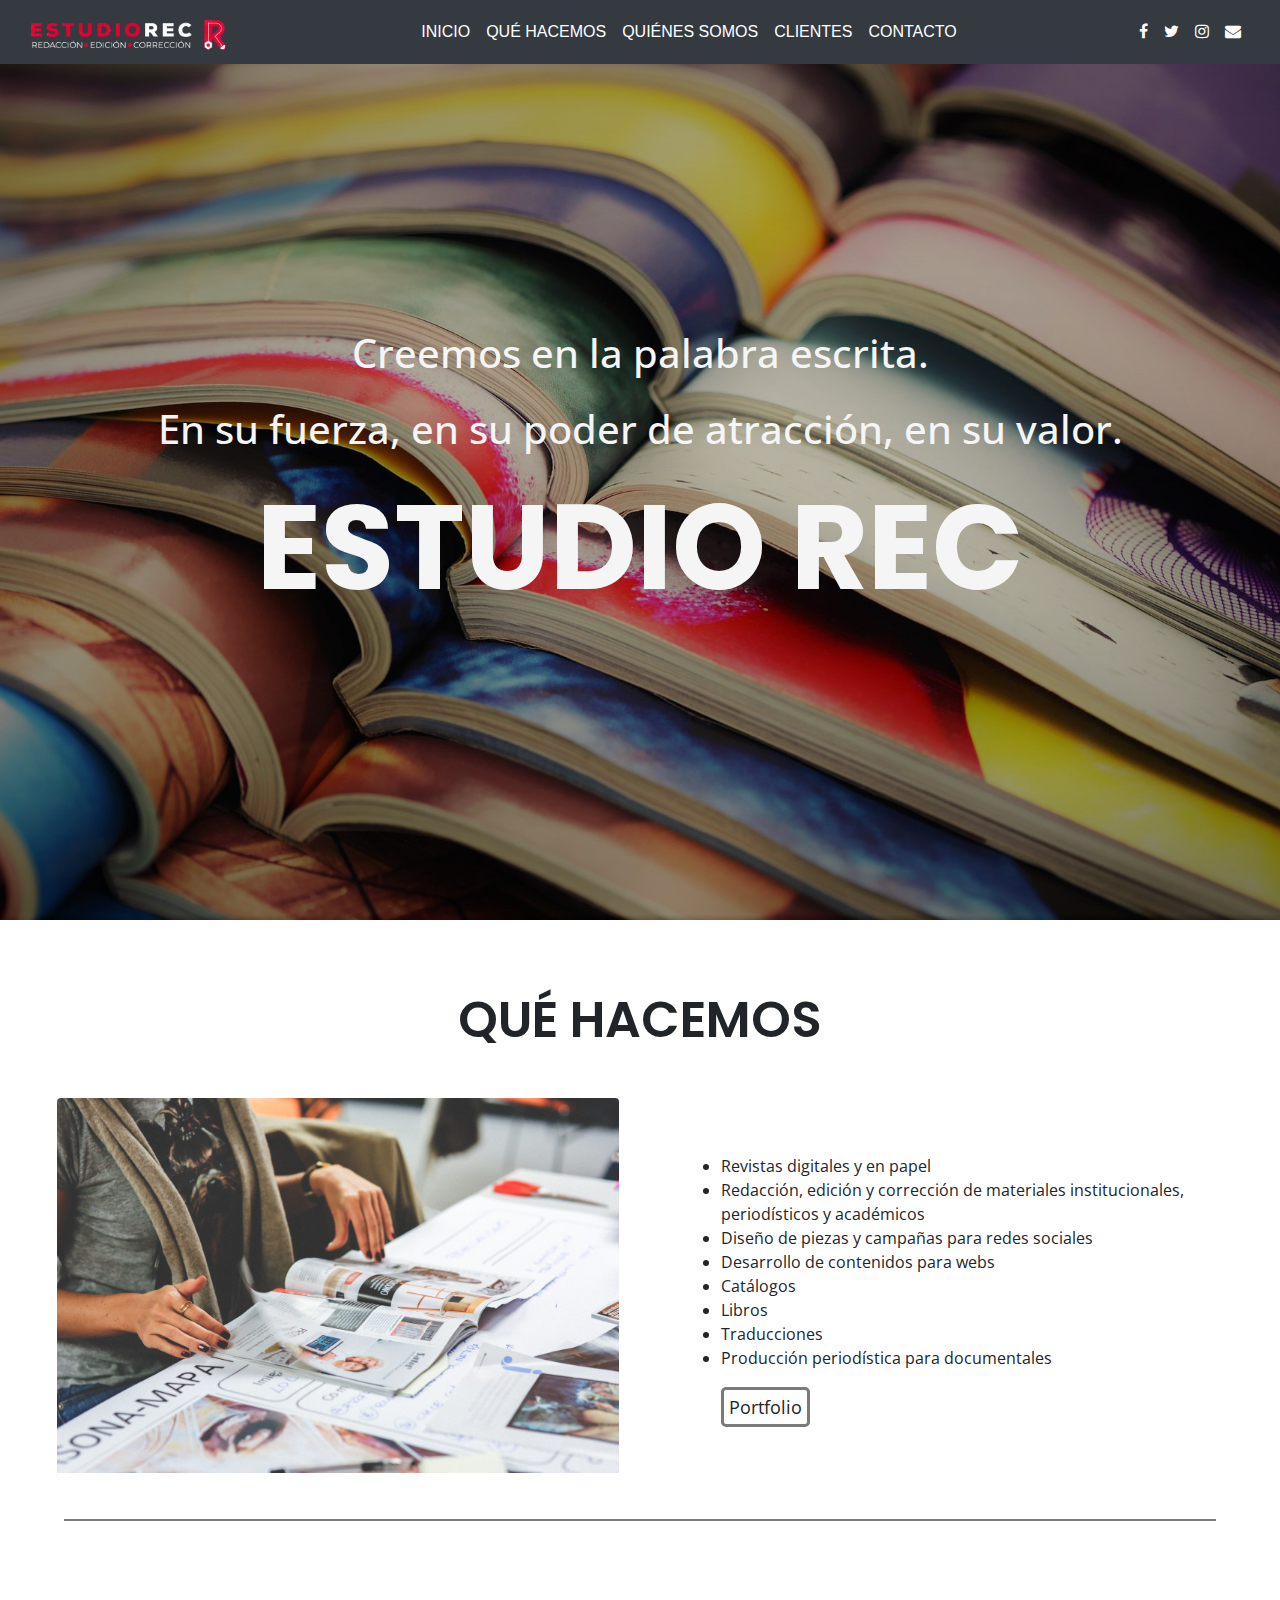
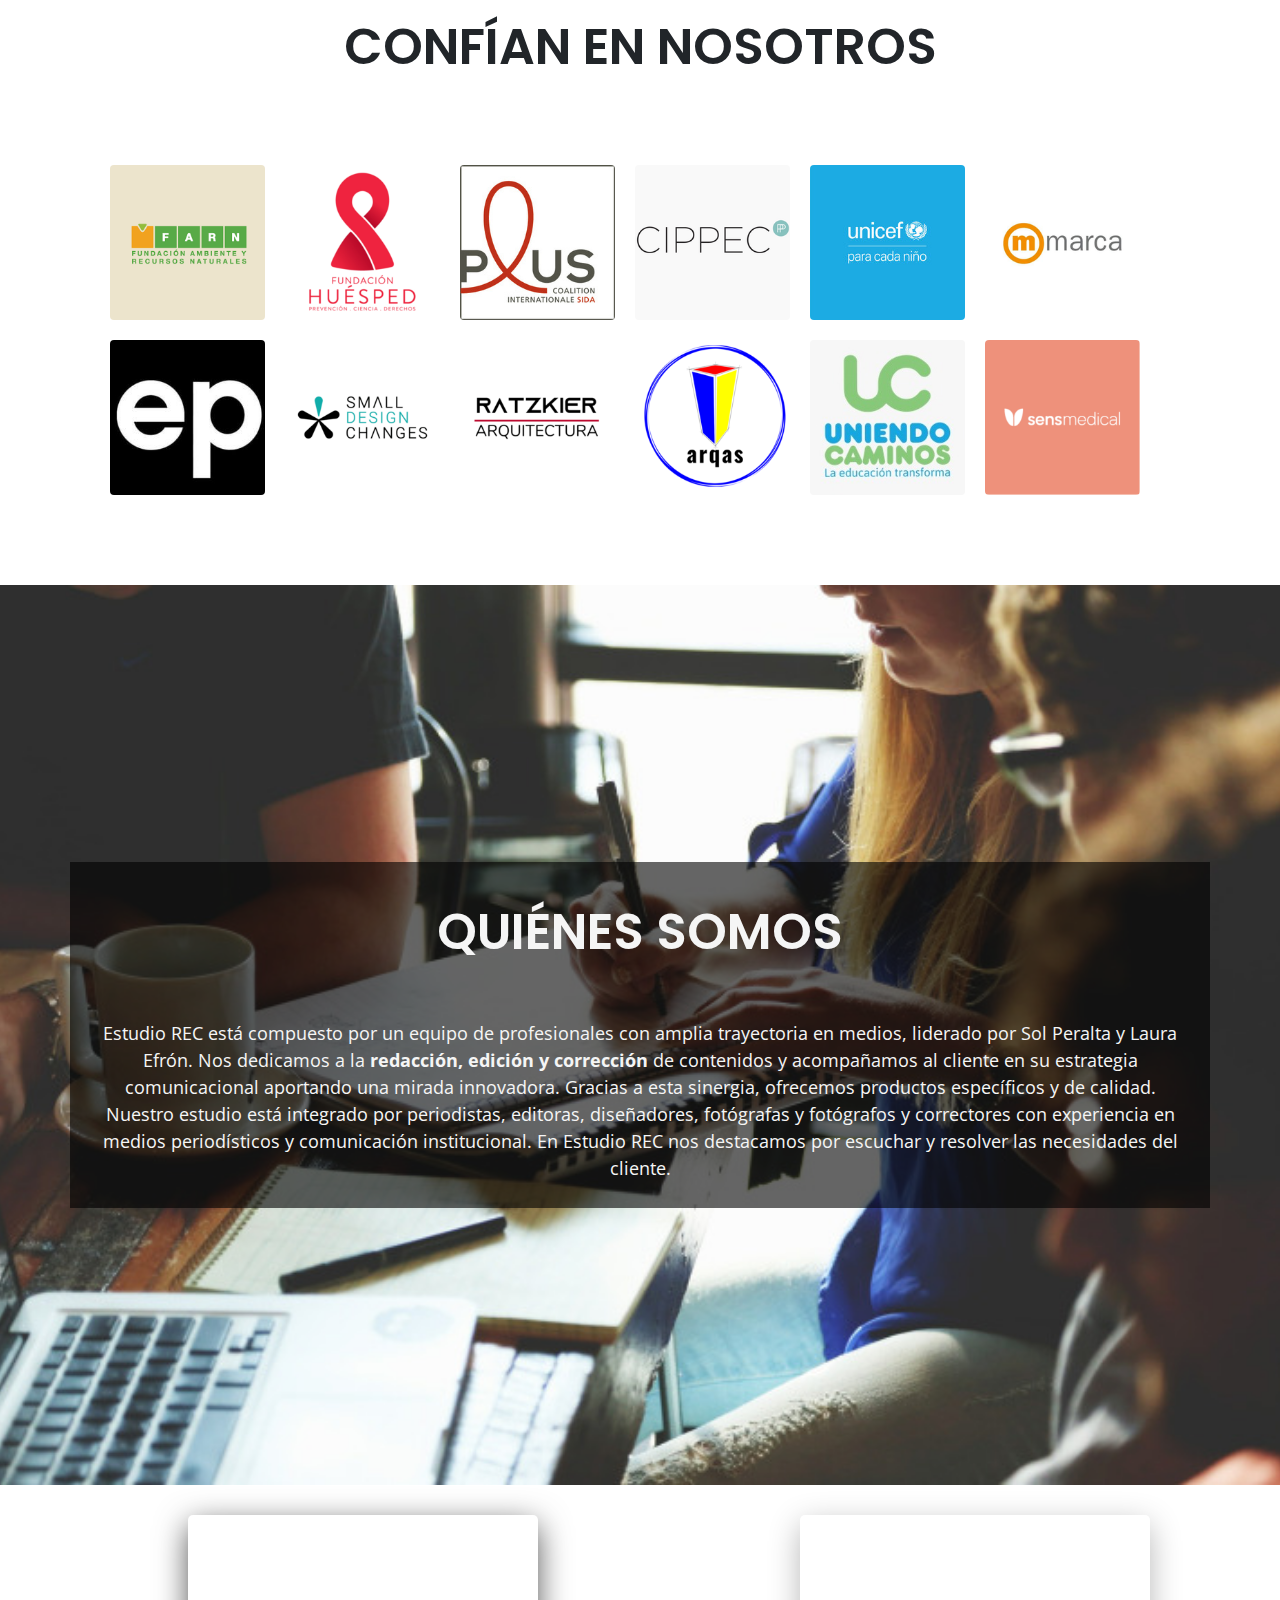
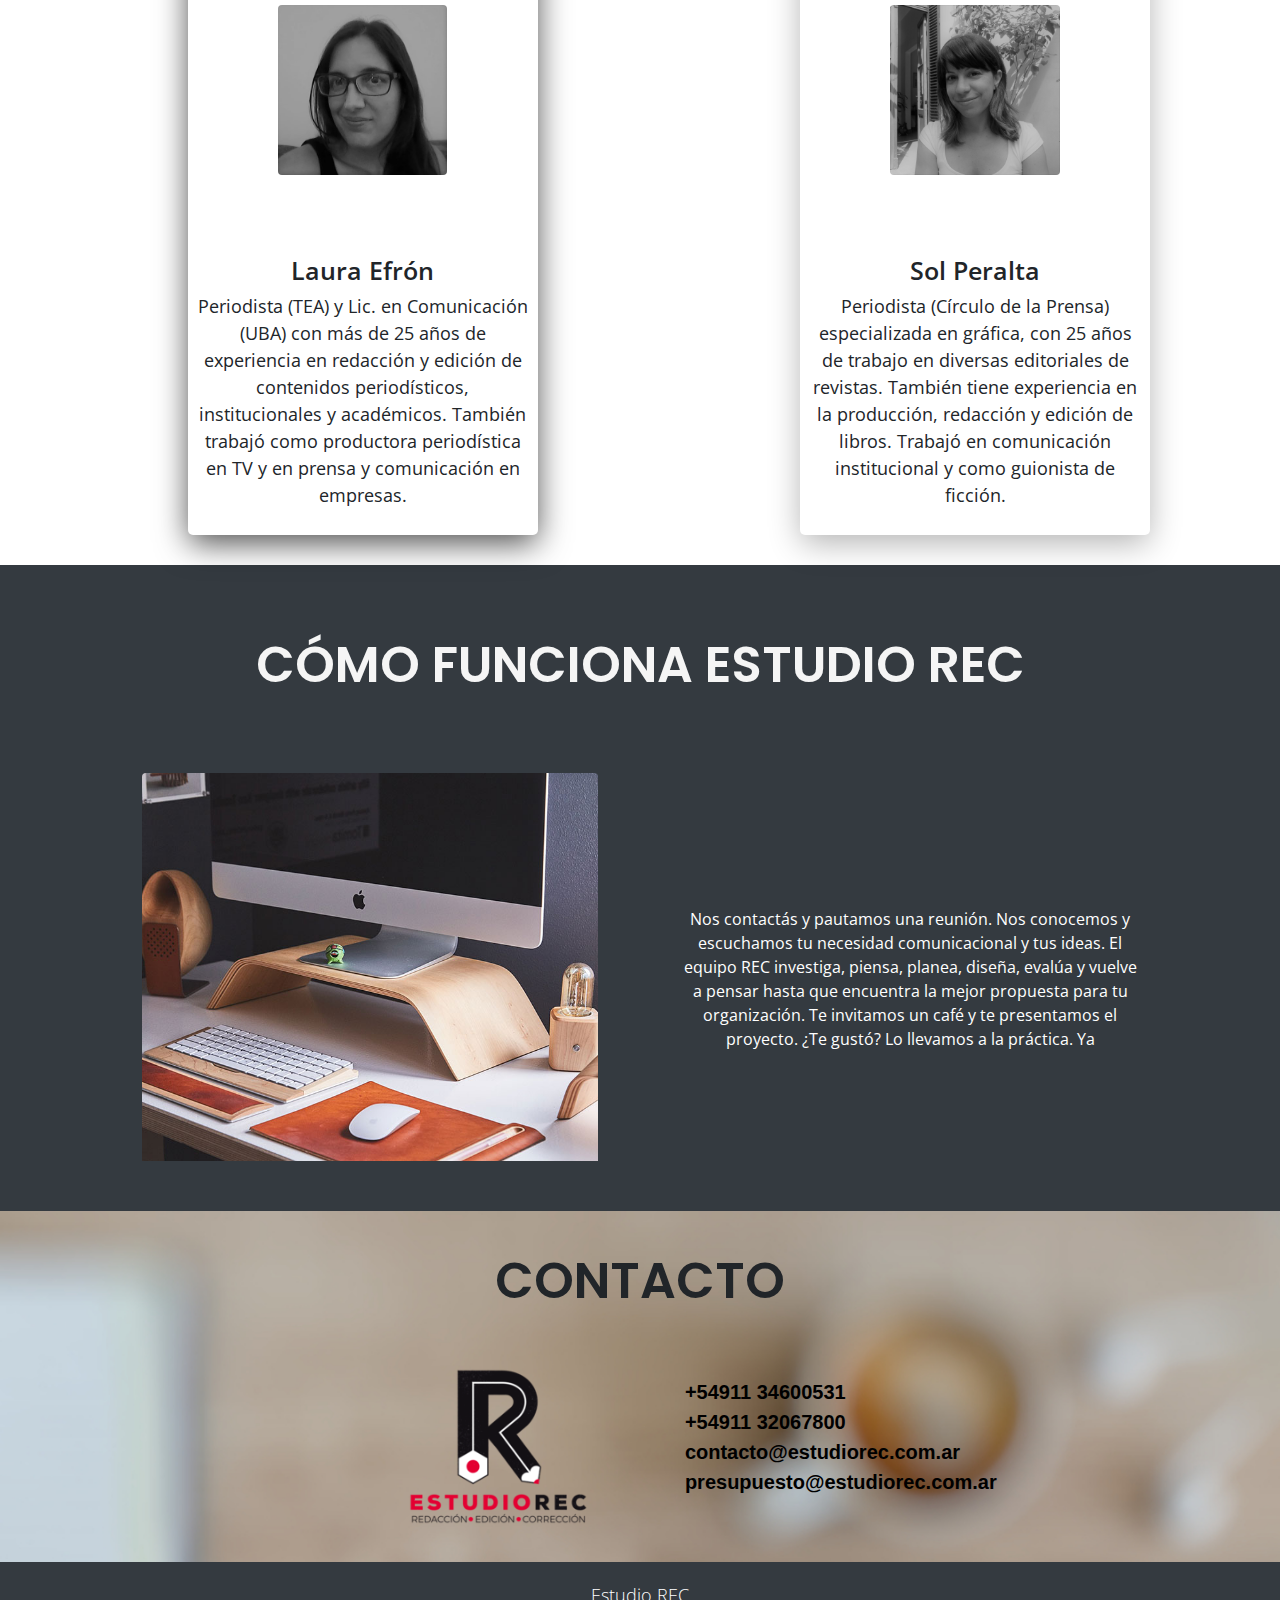
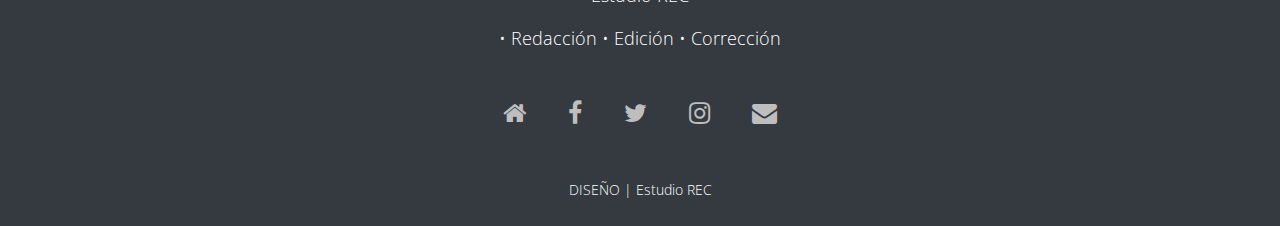
==== index.html @ 0151ab45 "portfolio prueba" ====
<!DOCTYPE html>
<html lang="es">

<head>
    <meta charset="UTF-8">
    <meta http-equiv="X-UA-Compatible" content="IE=edge">
    <meta name="viewport" content="width=device-width, initial-scale=1.0">
    <link rel="stylesheet" href="./css/bootstrap.min.css">
    <link rel="stylesheet" href="./css/estilos.css">
    <link rel="stylesheet" href="./css/font-awesome.min.css">
    <title> Estudio REC | Home</title>
    <meta name="description"
        content=" Estudio REC un equipo dedicado a la producción, edición y corrección de contenidos compuesto por profesionales con amplia trayectoria en medios gráficos y digitales.">
    <meta name="keywords" content="Redacción, Edición, Corrección, periodismo, comunicación escrita, consultora">
    <link rel="preconnect" href="https://fonts.googleapis.com">
    <link rel="preconnect" href="https://fonts.gstatic.com" crossorigin>
    <link
        href="https://fonts.googleapis.com/css2?family=Poppins:ital,wght@0,100;0,200;0,300;0,400;0,500;0,600;0,700;0,800;0,900;1,100;1,200;1,300;1,400;1,500;1,600;1,700;1,800;1,900&display=swap"
        rel="stylesheet">
    <link
        href="https://fonts.googleapis.com/css2?family=Open+Sans:ital,wght@0,300;0,400;0,500;0,600;0,700;0,800;1,300;1,400;1,500;1,600;1,700;1,800&display=swap"
        rel="stylesheet">
    <link rel="shortcut icon" href="./img/favicon.png">

    <!-- Global site tag (gtag.js) - Google Analytics -->
    <script async src="https://www.googletagmanager.com/gtag/js?id=G-N1BWMLFQBC"></script>
    <script>
        window.dataLayer = window.dataLayer || [];

        function gtag() {
            dataLayer.push(arguments);
        }
        gtag('js', new Date());

        gtag('config', 'G-N1BWMLFQBC');
    </script>
</head>

<body>
    <header class="container-fluid bg-dark">
        <nav class="navbar navbar-expand-lg bg-dark navbar-dark fixed-top">
            <div class="container-fluid d-flex flex-row">
                <a class="navbar-brand logotipo" href="#principal"><img class="imagenLogotipo" src="./img/logotipo.png"
                        alt="logotipo estudio REC"> </a>
                <button class="navbar-toggler" type="button" data-toggle="collapse" data-target="#collapsibleNavbar">
                    <span class="navbar-toggler-icon"></span>
                </button>
                <div class="collapse navbar-collapse" id="collapsibleNavbar">
                    <ul class="navbar-nav mb-auto mt-0 ml-auto nav justify-content-center menu">
                        <li class="nav-item active"><a class="nav-link" href="#principal">INICIO </a></li>
                        <li class="nav-item active"><a class="nav-link" href="#queHacemos">QUÉ HACEMOS </a></li>
                        <li class="nav-item active"><a class="nav-link" href="#quienesSomos">QUIÉNES SOMOS </a></li>
                        <li class="nav-item active"><a class="nav-link" href="#clientes">CLIENTES </a></li>
                        <li class="nav-item active"><a class="nav-link" href="#contacto">CONTACTO </a></li>
                    </ul>
                    <ul class="navbar-nav mb-auto mt-0 ml-auto nav justify-content-end menuRedes">
                        <li class="nav-item active d-none d-sm-none d-md-none d-lg-block"><a class="nav-link"
                                href="https://www.facebook.com/ESTUDlOREC/" target="_blank"><i
                                    class="fa fa-facebook"></i></a></li>
                        <li class="nav-item active d-none d-sm-none d-md-none d-lg-block"><a class="nav-link"
                                href="https://twitter.com/EstudioREC_" target="_blank"><i class="fa fa-twitter"></i></a>
                        </li>
                        <li class="nav-item active d-none d-sm-none d-md-none d-lg-block"><a class="nav-link"
                                href="https://www.instagram.com/estudiorec_/" target="_blank"><i
                                    class="fa fa-instagram"></i></a></li>
                        <li class="nav-item active d-none d-sm-none d-md-none d-lg-block"><a class="nav-link"
                                href="mailto:contacto@estudiorec.com.ar" target="_blank"><i
                                    class="fa fa-envelope"></i></a></li>
                    </ul>
                </div>
            </div>
        </nav>
    </header>

    <main>
        <section class="container principal" id="principal">
            <article class="principal1">
                <p>Creemos en la palabra escrita.</p>
                <p>En su fuerza, en su poder de atracción, en su valor.</p>
                <h1>ESTUDIO REC</h1>
            </article>
        </section>
    </main>
    <section class="container-fluid queHacemos" id="queHacemos">
        <h2>QUÉ HACEMOS</h2>
        <article class="queHacemos1">
            <div><img class="img-fluid mx-auto rounded d-block" src="./img/queHacemos.jpg" alt="personas trabajando">
            </div>
            <div>
                <ul class="trabajos">
                    <li>Revistas digitales y en papel</li>
                    <li> Redacción, edición y corrección de materiales institucionales, periodísticos y académicos </li>
                    <li>Diseño de piezas y campañas para redes sociales </li>
                    <li>Desarrollo de contenidos para webs</li>
                    <li>Catálogos</li>
                    <li>Libros</li>
                    <li>Traducciones</li>
                    <li>Producción periodística para documentales</li>
                    <br>
                    <span><a href="./portfolio/portfolio.html" target="_blank">Portfolio</a></span>
                </ul>
            </div>
        </article>
    </section>
    <hr>
    <section class="container clientes d-none d-xs-none d-sm-none d-md-block d-lg-block d-xl-block" id="clientes">
        <h2>CONFÍAN EN NOSOTROS</h2>
        <article class="container row clientes1">
            <div class="mx-auto col-xs-12 col-sm-4 col-md-4 col-lg-2 col-xl-2 cliente farn"><img
                    class="rounded img-fluid mx-auto d-block" src="./img/clientes/farn.png" alt="logo Farn"></div>
            <div class="mx-auto col-xs-12 col-sm-4 col-md-4 col-lg-2 col-xl-2 cliente huesped"><img
                    class="rounded img-fluid mx-auto d-block" src="./img/clientes/huesped.png"
                    alt="logo Fundación Huesped"></div>
            <div class="mx-auto col-xs-12 col-sm-4 col-md-4 col-lg-2 col-xl-2 cliente coalitionplus"><img
                    class="rounded img-fluid mx-auto d-block" src="./img/clientes/coalitionplus.jpg"
                    alt="logo Coalition Plus"></div>
            <div class="mx-auto col-xs-12 col-sm-4 col-md-4 col-lg-2 col-xl-2 cliente cippec"><img
                    class="rounded img-fluid mx-auto d-block" src="./img/clientes/cippec.png" alt="logo Cippec"></div>
            <div class="mx-auto col-xs-12 col-sm-4 col-md-4 col-lg-2 col-xl-2 cliente unicef"><img
                    class="rounded img-fluid mx-auto d-block" src="./img/clientes/unicef.jpg" alt="logo Unicef"></div>
            <div class="mx-auto col-xs-12 col-sm-4 col-md-4 col-lg-2 col-xl-2 cliente marca"><img
                    class="rounded img-fluid mx-auto d-block" src="../img/clientes/marca.png" alt="logo Marca"></div>
            <div class="mx-auto col-xs-12 col-sm-4 col-md-4 col-lg-2 col-xl-2 cliente sensmedical order-1"><img
                    class="rounded img-fluid mx-auto d-block" src="./img/clientes/sensmedical.png"
                    alt="logo Sens Medical"></div>
            <div class="mx-auto col-xs-12 col-sm-4 col-md-4 col-lg-2 col-xl-2 cliente hache"><img
                    class="rounded img-fluid mx-auto d-block" src="./img/clientes/estiloPropio.jpg"
                    alt="logo Estilo Propio"></div>
            <div class="mx-auto col-xs-12 col-sm-4 col-md-4 col-lg-2 col-xl-2 cliente smalldesing"><img
                    class="rounded img-fluid mx-auto d-block" src="./img/clientes/smalldesing.png"
                    alt="logo Small Desing Changes"></div>
            <div class="mx-auto col-xs-12 col-sm-4 col-md-4 col-lg-2 col-xl-2 cliente ratzkier"><img
                    class="rounded img-fluid mx-auto d-block" src="./img/clientes/ratzkier.png"
                    alt="logo Ratzkier Arquitectura"></div>
            <div class="mx-auto col-xs-12 col-sm-4 col-md-4 col-lg-2 col-xl-2 cliente arqas"><img
                    class="rounded img-fluid mx-auto d-block" src="./img/clientes/arq.AS.png"
                    alt="logo arq.AS constructora"></div>
            <div class="mx-auto col-xs-12 col-sm-4 col-md-4 col-lg-2 col-xl-2 cliente arqas"><img
                    class="rounded img-fluid mx-auto d-block" src="./img/clientes/uniendoCaminos.jpg"
                    alt="logo Uniendo Caminos"></div>
        </article>
    </section>

    <section class="container clientes d-block d-xs-block d-sm-block d-md-none d-lg-none d-xl-none" id="clientes">
        <h2>CONFÍAN EN NOSOTROS</h2>
        <div id="carouselExampleSlidesOnly" class=" container carousel slide" data-ride="carousel">
            <div class="carousel-inner clientes1">
                <div class="carousel-item"><img class="mx-auto d-block w-10 rounded cliente"
                        src="./img/clientes/farn.png" alt="logo Farn"></div>
                <div class="carousel-item"><img class="mx-auto d-block w-10 rounded cliente"
                        src="./img/clientes/huesped.png" alt="logo Fundación Huesped"></div>
                <div class="carousel-item"><img class="mx-auto d-block w-10 rounded cliente"
                        src="./img/clientes/coalitionplus.jpg" alt="logo Coalition Plus"></div>
                <div class="carousel-item"><img class="mx-auto d-block w-10 rounded cliente"
                        src="./img/clientes/cippec.png" alt="logo Cippec"></div>
                <div class="carousel-item"><img class="mx-auto d-block w-10 rounded cliente"
                        src="./img/clientes/unicef.jpg" alt="logo Unicef"></div>
                <div class="carousel-item"><img class="mx-auto d-block w-10 rounded cliente"
                        src="./img/clientes/marca.png" alt="logo Marca"></div>
                <div class="carousel-item"><img class="mx-auto d-block w-10 rounded cliente"
                        src="./img/clientes/sensmedical.png" alt="logo Sens Medical"></div>
                <div class="carousel-item"><img class="mx-auto d-block w-10 rounded cliente"
                        src="./img/clientes/estiloPropio.jpg" alt="logo Estilo Propio"></div>
                <div class="carousel-item"><img class="mx-auto d-block w-10 rounded cliente"
                        src="./img/clientes/smalldesing.png" alt="logo Small Desing Changes"></div>
                <div class="carousel-item"><img class="mx-auto d-block w-10 rounded cliente"
                        src="./img/clientes/ratzkier.png" alt="logo ratzkier arquitectura"></div>
                <div class="carousel-item active"><img class="mx-auto d-block w-10 rounded cliente"
                        src="./img/clientes/arq.AS.png" alt="logo arq.AS constructora"></div>
                <div class="carousel-item"><img class="mx-auto d-block w-10 rounded cliente"
                        src="./img/clientes/uniendoCaminos.jpg" alt="logo Uniendo Caminos"></div>
            </div>
        </div>
    </section>
    <section>
        <!-- Boton "Volver Arriba" -->
        <div class="btn-volver-arriba" id="btnVolverArriba">
            <a href="#" class="volver-arriba"><i class="fa fa-arrow-up" aria-hidden="true"></i></a>
        </div>
    </section>
    <section class="containter-fluid quienesSomos" id="quienesSomos">

        <article class=" container quienesSomos1">
            <h2 class="quienesSomosH2">QUIÉNES SOMOS</h2>
            <p class="presentacion">Estudio REC está compuesto por un equipo de profesionales con amplia trayectoria en
                medios, liderado por Sol Peralta y Laura Efrón. Nos dedicamos a la <strong> redacción, edición y
                    corrección </strong> de
                contenidos y acompañamos al cliente en su estrategia comunicacional aportando una mirada innovadora.
                Gracias a esta sinergia, ofrecemos productos específicos y de calidad. Nuestro estudio está integrado
                por periodistas, editoras, diseñadores, fotógrafas y fotógrafos y correctores con experiencia en medios
                periodísticos y comunicación institucional. En Estudio REC nos destacamos por escuchar y resolver las
                necesidades del cliente.</p>
        </article>
    </section>
    <section class="container nosotras" id="nosotras">
        <article class="container row nosotras1">
            <div class="col-xs-12 col-sm-12 col-md-5  col-lg-5 col-xl-4 offset-xl-1 mr-auto laura">
                <div class="lauraFoto"><img class="img-fluid rounded mx-auto d-block" src="../img/laura.jpg"
                        alt="Laura Efrón"></div>
                <div class="lauraTexto">
                    <h3>Laura Efrón</h3>
                    <p>Periodista (TEA) y Lic. en Comunicación (UBA) con más de 25 años de experiencia en redacción y
                        edición de contenidos periodísticos, institucionales y académicos. También trabajó como
                        productora periodística en TV y en prensa y comunicación en empresas.</p>
                </div>
            </div>
            <div class="col-xs-12 col-sm-12 col-md-5 col-lg-5 col-xl-4 ml-auto sol">
                <div class="solFoto"><img class="img-fluid rounded mx-auto d-block" src="../img/sol.jpg"
                        alt="Sol Peralta"></div>
                <div class="solTexto">
                    <h3>Sol Peralta</h3>
                    <p>Periodista (Círculo de la Prensa) especializada en gráfica, con 25 años de trabajo en diversas
                        editoriales de revistas. También tiene experiencia en la producción, redacción y edición de
                        libros. Trabajó en comunicación institucional y como guionista de ficción.
                    </p>
                </div>
            </div>
        </article>
    </section>

    <section class="container-fluid comoFunciona bg-dark" id="comoFunciona">
        <h2 class="comoFuncionaH2">CÓMO FUNCIONA ESTUDIO REC</h2>
        <article class="container comoFunciona1">
            <div class="container"><img class="img-fluid mx-auto rounded d-block" src="../img/clientes.jpg"
                    alt="personas trabajando"></div>
            <div class="container prueba">
                <p class="funcionamos">
                    Nos contactás y pautamos una reunión. Nos conocemos y escuchamos tu necesidad comunicacional y tus
                    ideas. El equipo REC investiga, piensa, planea, diseña, evalúa y vuelve a pensar hasta que encuentra
                    la mejor propuesta para tu organización. Te invitamos un café y te presentamos el proyecto. ¿Te
                    gustó? Lo llevamos a la práctica. Ya</p>
                    
            </div>
            
        </article>
        
    </section>

    <section class="contacto" id="contacto">
        <h2>CONTACTO</h2>
        <article class="contacto1">
            <!-- <div>
                    <img class="img-fluid imagenFormulario" src="../img/imagenFormulario.jpg" alt="teclado">
                </div> -->
            <div class="formulario" id="formulario">

                <div>
                    <img src="../img/isologo.png" class="isologo" alt="Isologo Estudio REC">
                </div>
                <div>
                    <ul class="datos">
                        <li><a href="tel:+5491134600531">+54911 34600531</a></li>
                        <li><a href="tel:+5491132067800">+54911 32067800</a></li>
                        <li><a href="mailto:contacto@estudiorec.com.ar" target="_blank">contacto@estudiorec.com.ar</a>
                        </li>
                        <li><a href="mailto:presupuesto@estudiorec.com.ar"
                                target="_blank">presupuesto@estudiorec.com.ar</a></li>
                    </ul>
                </div>
            </div>
        </article>
    </section>
    <footer class="container-fluid bg-dark">
        <div class="container telefonos text-center text-white">
            <p class="text-center text-white"> Estudio REC</p>
            <p class="text-center text-white"> • Redacción • Edición • Corrección</p>
            <!-- <a href="tel:+5491134600531">+54911 34600531 |</a>
            <a href="tel:+5491132067800"> +54911 32067800</a> -->
        </div>
        <nav class="bg-dark navbar-dark menuRedesFooter">
            <ul class="nav justify-content-center">
                <li class="nav-item active"><a class="nav-link text-white" href="#principal"><i
                            class="fa fa-home fa-2x"></i></a></li>
                <li class="nav-item active"><a class="nav-link text-white" href="https://www.facebook.com/ESTUDlOREC/"
                        target="_blank"><i class="fa fa-facebook fa-2x"></i></a></li>
                <li class="nav-item active"><a class="nav-link text-white" href="https://twitter.com/EstudioREC_"
                        target="_blank"><i class="fa fa-twitter fa-2x"></i></a></li>
                <li class="nav-item active"><a class="nav-link text-white" href="https://www.instagram.com/estudiorec_/"
                        target="_blank"><i class="fa fa-instagram fa-2x"></i></a></li>
                <li class="nav-item active"><a class="nav-link text-white" href="mailto:contacto@estudiorec.com.ar"
                        target="_blank"><i class="fa fa-envelope fa-2x"></i></a></li>
            </ul>
        </nav>
        <div class="firma text-center text-white ">
            <p>DISEÑO | Estudio REC</p>
        </div>
    </footer>

    <script src="./js/jquery.min.js"></script>
    <script src="./js/popper.min.js"></script>
    <script src="./js/bootstrap.min.js"></script>
    <script src="./js/scrollSuave.js"></script>

</body>

</html>
---- css/estilos.css ----
@import url("https://fonts.googleapis.com/css2?family=Poppins:ital,wght@0,100;0,200;0,300;0,400;0,500;0,600;0,700;0,800;0,900;1,100;1,200;1,300;1,400;1,500;1,600;1,700;1,800;1,900&display=swap");
@import url("https://fonts.googleapis.com/css2?family=Open+Sans:ital,wght@0,300;0,400;0,500;0,600;0,700;0,800;1,300;1,400;1,500;1,600;1,700;1,800&display=swap");
* {
  margin: 0;
  padding: 0;
}

* {
  box-sizing: border-box;
}

html {
  scroll-behavior: smooth;
}

hr {
  width: 90%;
  height: 2px;
  background-color: #7C7A7A;
  border: none;
  margin-right: auto;
  margin-left: auto;
}

header {
  padding: 10px;
  background-color: #212529;
}
header .imagenLogotipo {
  width: 200px;
}

main {
  background-image: url(../img/principal.jpg);
  background-size: cover;
  background-position: center;
  height: 100vh;
  padding-top: 50px;
}
main .principal {
  width: 90%;
  height: 90vh;
  display: flex;
  flex-direction: column;
  justify-content: center;
  align-content: center;
  flex-wrap: wrap;
}

.clientes {
  padding-top: 40px;
  padding-bottom: 50px;
}
.clientes h4 p {
  text-align: center;
  padding-left: 20px;
  color: #212529;
  font-family: "Open Sans", sans-serif;
  font-size: 16px;
  font-weight: 600;
}
.clientes .clientes1 {
  padding: 30px;
}
.clientes .clientes1 .cliente {
  padding: 10px;
}

.cliente:hover {
  transform: scale(1.2);
  transition: 2s;
}

.quienesSomos {
  background-image: url(../img/quienesSomos.jpg);
  height: 100vh;
  background-position: center;
  background-size: cover;
  display: flex;
  flex-direction: column;
  align-items: center;
  justify-content: center;
}
.quienesSomos .quienesSomos1 {
  background-color: rgba(0, 0, 0, 0.6);
  display: flex;
  flex-direction: column;
  align-items: center;
  justify-content: center;
  flex-wrap: wrap;
}
.quienesSomos .quienesSomos1 .quienesSomosH2 {
  color: whitesmoke;
}
.quienesSomos .quienesSomos1 .presentacion {
  color: whitesmoke;
  width: 100%;
}

.nosotras1 {
  padding: 30px;
  margin-top: auto;
  margin-right: auto;
}
.nosotras1 .laura {
  border-radius: 5px;
  padding: 10px;
  box-shadow: 0px 9px 32px -1px rgba(0, 0, 0, 0.7);
}
.nosotras1 .laura .lauraTexto h3 {
  font-family: "Open Sans", sans-serif;
  font-size: 25px;
  text-align: center;
  font-weight: 600;
}
.nosotras1 .laura h4 {
  font-family: "Open Sans", sans-serif;
  font-size: 16px;
  text-align: center;
}
.nosotras1 .laura p {
  font-family: "Open Sans", sans-serif;
  font-size: 18px;
  text-align: center;
}
.nosotras1 .laura .lauraFoto {
  padding: 80px;
}
.nosotras1 .sol {
  border-radius: 5px;
  padding: 10px;
  box-shadow: 0px 9px 32px -1px rgba(0, 0, 0, 0.3);
}
.nosotras1 .sol .solTexto h3 {
  font-family: "Open Sans", sans-serif;
  font-size: 25px;
  text-align: center;
  font-weight: 600;
}
.nosotras1 .sol h4 {
  font-family: "Open Sans", sans-serif;
  font-size: 16px;
  text-align: center;
}
.nosotras1 .sol p {
  font-family: "Open Sans", sans-serif;
  font-size: 18px;
  text-align: center;
}
.nosotras1 .sol .solFoto {
  padding: 80px;
}

.contacto {
  background-image: url(../img/imagenFormulario_Desenfoque.jpg);
  background-size: cover;
}
.contacto .contacto1 {
  /*  div {
       .imagenFormulario {
           display:none;
           }
       } */
}
.contacto .contacto1 .formulario {
  display: flex;
  flex-direction: column;
  align-items: center;
  justify-content: center;
}
.contacto .contacto1 .formulario div img {
  width: 125px;
}
.contacto .contacto1 .formulario div ul {
  padding: 10px;
}
.contacto .contacto1 .formulario div ul li {
  list-style: none;
}
.contacto .contacto1 .formulario div ul li a {
  text-decoration: none;
  font-size: 18px;
  color: #000;
  font-weight: 600;
}
.contacto .contacto1 .formulario div ul li a:hover {
  color: #BFBEBE;
  font-weight: 500;
  text-decoration: none;
}

/*Boton Volver Arriba*/
.btn-volver-arriba {
  display: inline-block;
  width: 40px;
  height: 40px;
  background: rgba(0, 0, 0, 0.5);
  border-radius: 30%;
  position: fixed;
  bottom: 20px;
  right: 20px;
  z-index: 99999;
  margin-right: -60px;
  transition: all 0.4s ease;
}

.btn-volver-arriba a {
  display: inline-block;
  width: 100%;
  height: 100%;
  border-radius: 30%;
  text-align: center;
}

.btn-volver-arriba a i {
  font-size: 1rem;
  color: #fff;
  line-height: 40px;
}

/*efecto borde*/
.prueba:hover {
  border-style: solid;
  border-radius: 15px;
  border-color: #BFBEBE;
  transition: 2s;
}

.portfolio {
  background-image: url(../img/queHacemos.jpg);
  background-size: cover;
  height: 45vh;
  display: flex;
  justify-content: center;
  align-items: center;
}
.portfolio h1 {
  color: white;
  font-size: 50px;
  letter-spacing: 3mm;
  font-weight: 600;
  font-family: "Poppins", sans-serif;
}

/*Pantalla celular*/
@media only screen and (min-width: 320px) {
  .principal1 h1 {
    font-family: "Poppins", sans-serif;
    font-size: 50px;
    color: whitesmoke;
    text-align: center;
    font-weight: 700;
  }
  .principal1 p {
    font-family: "Open Sans", sans-serif;
    font-size: 20px;
    color: whitesmoke;
    text-align: center;
    font-weight: 500;
  }
  h2 {
    color: #212529;
    font-family: "Poppins", sans-serif;
    font-size: 25px;
    font-weight: 600;
    text-align: center;
    padding: 40px;
  }
  h2:hover {
    color: #7C7A7A;
  }
  .comoFunciona .comoFuncionaH2 {
    color: whitesmoke;
    font-family: "Poppins", sans-serif;
    font-size: 25px;
    font-weight: 600;
    text-align: center;
    padding: 40px;
  }
  .comoFunciona .comoFunciona1 {
    padding: 20px;
  }
  .comoFunciona .comoFunciona1 div img {
    padding-bottom: 20px;
  }
  .comoFuncionaH2:hover {
    color: #7C7A7A;
  }
  .queHacemos {
    padding-top: 30px;
    width: 100%;
  }
  .queHacemos .queHacemos1 div img {
    padding-bottom: 30px;
  }
  .queHacemos .queHacemos1 div .trabajos {
    text-align: left;
    font-family: "Open Sans", sans-serif;
    font-size: 16px;
    padding: 10px;
    padding-bottom: 20px;
    margin-left: 50px;
  }
  .queHacemos .queHacemos1 div .trabajos span a {
    color: #212529;
    list-style: none;
    font-size: 18px;
    border-radius: 5px;
    border-style: solid;
    border-color: #7C7A7A;
    padding: 5px;
    text-align: end;
  }
  .trabajos span a:hover {
    text-decoration: none;
    font-weight: 600;
    background-color: #7C7A7A;
  }
  .presentacion {
    text-align: center;
    font-family: "Open Sans", sans-serif;
    font-size: 16px;
    padding: 10px;
  }
  .funcionamos {
    text-align: center;
    font-family: "Open Sans", sans-serif;
    font-size: 16px;
    padding-top: 20px;
    color: white;
  }
  .contacto {
    background-image: url(../img/imagenFormulario_Desenfoque.jpg);
    background-size: cover;
  }
  .contacto .contacto1 {
    /*    div {
            .imagenFormulario {
                display:none;
                }
            } */
  }
  .contacto .contacto1 .formulario {
    display: flex;
    flex-direction: column;
    align-items: center;
    justify-content: center;
  }
  .contacto .contacto1 .formulario div img {
    width: 150px;
  }
  .contacto .contacto1 .formulario div ul {
    padding: 10px;
  }
  .contacto .contacto1 .formulario div ul li {
    list-style: none;
  }
  .contacto .contacto1 .formulario div ul li a {
    text-decoration: none;
    text-align: left;
    font-size: 16px;
    color: #000;
  }
  .contacto .contacto1 .formulario div ul li a:hover {
    color: #BFBEBE;
    font-weight: 500;
    text-decoration: none;
  }
}
/*Pantalla tablet*/
@media only screen and (min-width: 576px) and (max-width: 767px) {
  .principal1 h1 {
    font-size: 60px;
  }
  .principal1 p {
    font-size: 25px;
  }
  h2 {
    font-size: 40px;
  }
  h2:hover {
    color: #7C7A7A;
  }
  .comoFuncionaH2 {
    font-size: 50px;
  }
  .contacto {
    background-image: url(../img/imagenFormulario_Desenfoque.jpg);
    background-size: cover;
  }
  .contacto .contacto1 {
    /* div {
        .imagenFormulario {
            display:none;
            }
        } */
  }
  .contacto .contacto1 .formulario {
    display: flex;
    flex-direction: row;
    align-items: center;
    justify-content: center;
    padding: 30px;
  }
  .contacto .contacto1 .formulario div {
    width: 30%;
  }
  .contacto .contacto1 .formulario div img {
    width: 200px;
  }
  .contacto .contacto1 .formulario div {
    width: 50%;
  }
  .contacto .contacto1 .formulario div ul {
    padding: 10px;
    border-left-style: solid;
    border-left-color: #F44C28;
    border-left-width: 2px;
  }
  .contacto .contacto1 .formulario div ul li {
    list-style: none;
  }
  .contacto .contacto1 .formulario div ul li a {
    text-decoration: none;
    text-align: left;
    font-size: 20px;
    color: #000;
  }
  .contacto .contacto1 .formulario div ul li a:hover {
    color: #BFBEBE;
    font-weight: 500;
    text-decoration: none;
  }
}
/*Pantalla notebook*/
@media only screen and (min-width: 768px) {
  .principal1 h1 {
    font-size: 90px;
  }
  .principal1 p {
    font-size: 35px;
  }
  h2 {
    font-size: 50px;
  }
  h2:hover {
    color: #7C7A7A;
  }
  .queHacemos {
    padding-top: 30px;
    width: 100%;
  }
  .queHacemos .queHacemos1 {
    display: flex;
    flex-direction: row;
    flex-wrap: wrap;
    justify-content: space-evenly;
    align-items: center;
  }
  .queHacemos .queHacemos1 div {
    width: 45%;
  }
  .queHacemos .queHacemos1 .trabajos {
    font-size: 18px;
    text-align: left;
  }
  .comoFunciona {
    padding-top: 30px;
    width: 100%;
  }
  .comoFunciona .comoFuncionaH2 {
    font-size: 50px;
  }
  .comoFunciona .comoFunciona1 {
    display: flex;
    flex-direction: row;
    flex-wrap: wrap;
    justify-content: space-evenly;
    align-items: center;
    padding: 30px;
  }
  .comoFunciona .comoFunciona1 div {
    width: 45%;
  }
  .comoFunciona .comoFunciona1 div {
    width: 45%;
  }
  .comoFuncionaH2:hover {
    color: #7C7A7A;
  }
  .presentacion {
    font-size: 18px;
  }
  .contacto {
    background-image: url(../img/imagenFormulario_Desenfoque.jpg);
    background-size: cover;
  }
  .contacto .contacto1 {
    display: flex;
    align-items: center;
    justify-content: center;
    /*    div {
           width: 40%;
           .imagenFormulario {
               display:block;
               padding-bottom: 20px;
               }
           } */
  }
  .contacto .contacto1 .formulario {
    width: 40%;
    display: flex;
    flex-direction: row;
    align-items: center;
    justify-content: space-between;
    padding-bottom: 30px;
  }
  .contacto .contacto1 .formulario div {
    display: flex;
    flex-direction: row;
    align-items: center;
    justify-content: center;
    width: 35%;
  }
  .contacto .contacto1 .formulario div img {
    width: 200px;
  }
  .contacto .contacto1 .formulario div {
    width: 45%;
  }
  .contacto .contacto1 .formulario div ul {
    padding-left: 130px;
  }
  .contacto .contacto1 .formulario div ul li {
    list-style: none;
  }
  .contacto .contacto1 .formulario div ul li a {
    text-decoration: none;
    text-align: left;
    font-size: 20px;
    color: #000;
  }
  .contacto .contacto1 .formulario div ul li a:hover {
    color: #BFBEBE;
    font-weight: 500;
    text-decoration: none;
  }
}
/*Pantalla Desktop*/
@media only screen and (min-width: 992px) {
  .principal1 h1 {
    font-size: 120px;
  }
  .principal1 p {
    font-size: 40px;
  }
  h2 {
    font-size: 50px;
  }
  h2:hover {
    color: #7C7A7A;
  }
  .comoFuncionaH2 {
    font-size: 50px;
  }
}
.menu ul {
  margin: 5px;
}
.menu ul li {
  list-style-type: none;
  font-family: "Open Sans", sans-serif;
  padding: 5px;
}
.menu ul li a {
  font-size: 10px;
  color: #BFBEBE;
  list-style: none;
  text-decoration: none;
}

.menu a:hover {
  color: #F44C28;
  font-weight: 600;
}

footer {
  background-color: #000;
}
footer div {
  font-size: 18px;
  color: #BFBEBE;
  font-family: "Open Sans", sans-serif;
  font-weight: 200;
  padding-top: 20px;
}
footer div a {
  display: inline;
  text-decoration: none;
  color: #BFBEBE;
}
footer div a:hover {
  color: #F44C28;
  font-weight: 500;
  text-decoration: none;
}
footer .menuRedesFooter ul {
  padding: 20px;
}
footer .menuRedesFooter ul li {
  list-style: none;
}
footer .menuRedesFooter ul li i {
  padding: 5px;
  color: #BFBEBE;
  font-size: 25px;
}
footer .firma {
  font-size: 14px;
  color: #BFBEBE;
  font-family: "Open Sans", sans-serif;
  font-weight: 200;
  padding-bottom: 10px;
}

.menuRedesFooter i:hover {
  transform: scale(1.8);
  transition: all 0.7s;
}/*# sourceMappingURL=estilos.css.map */
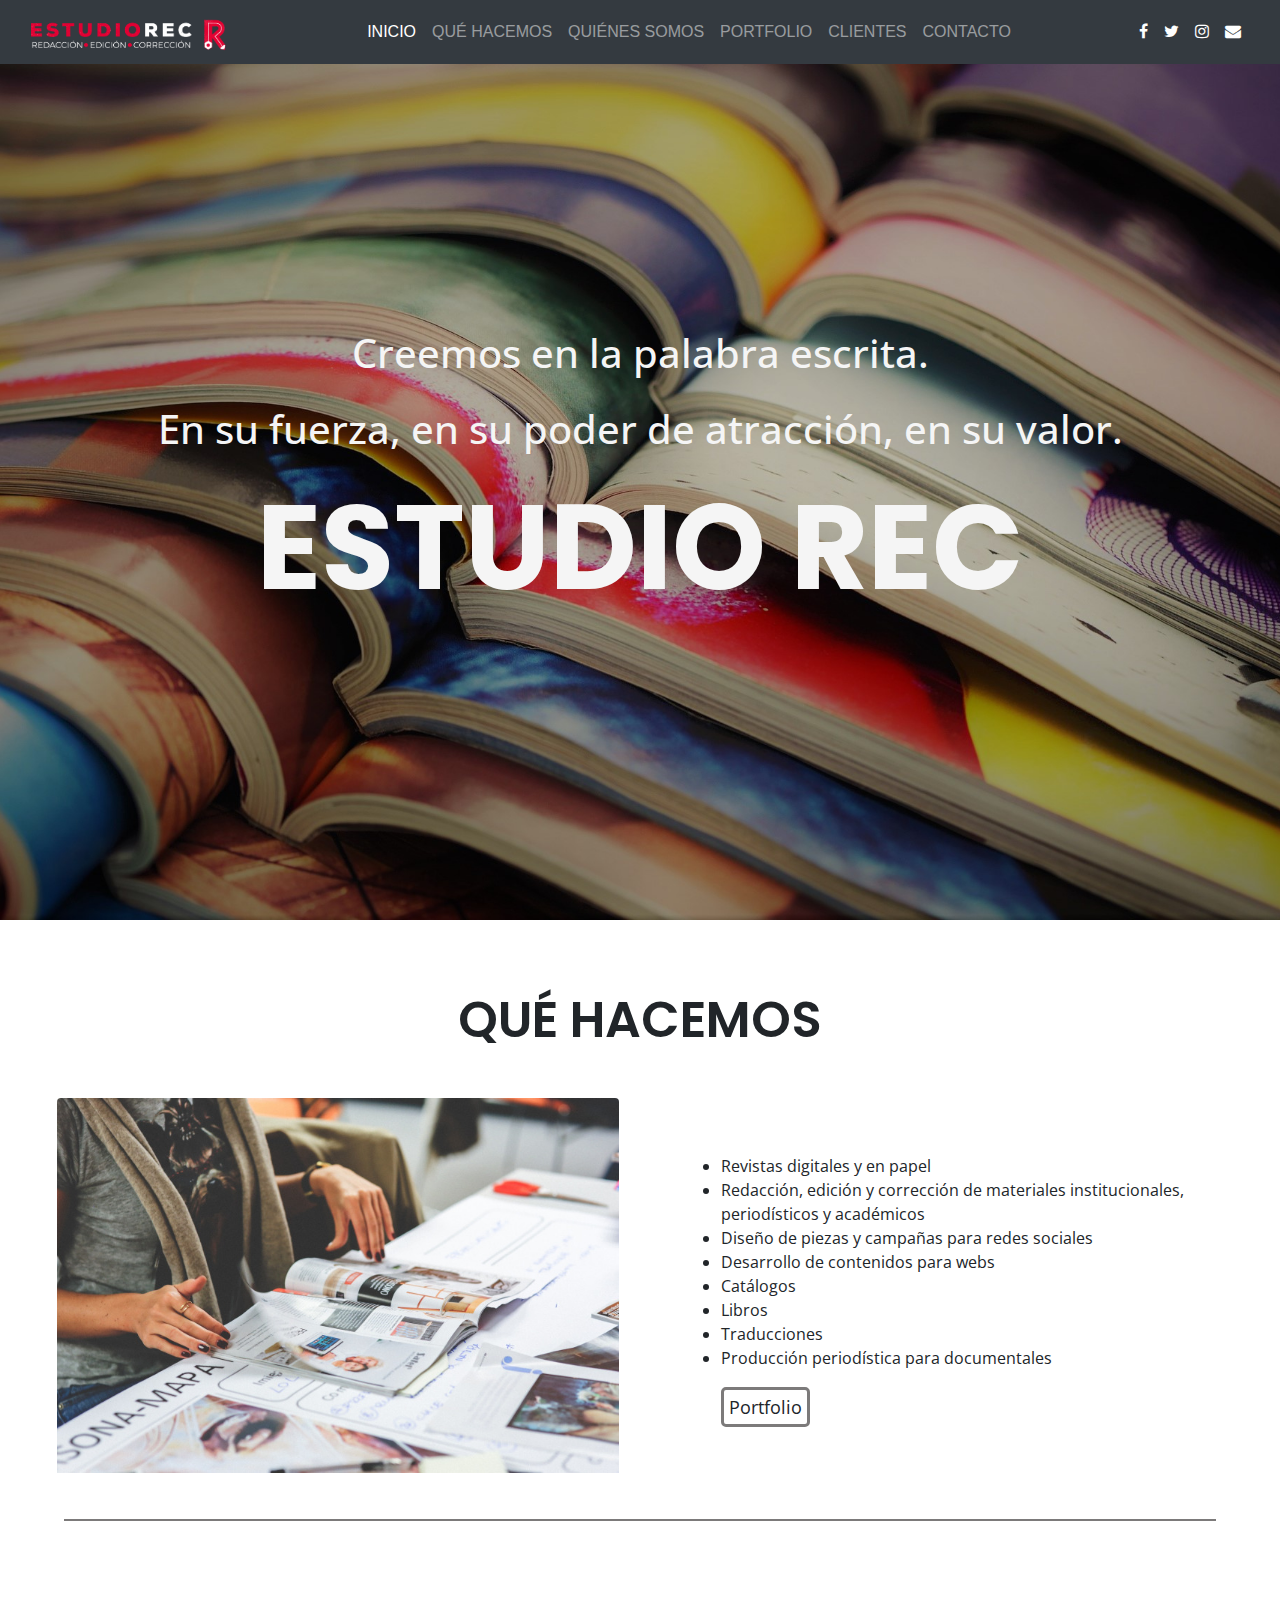
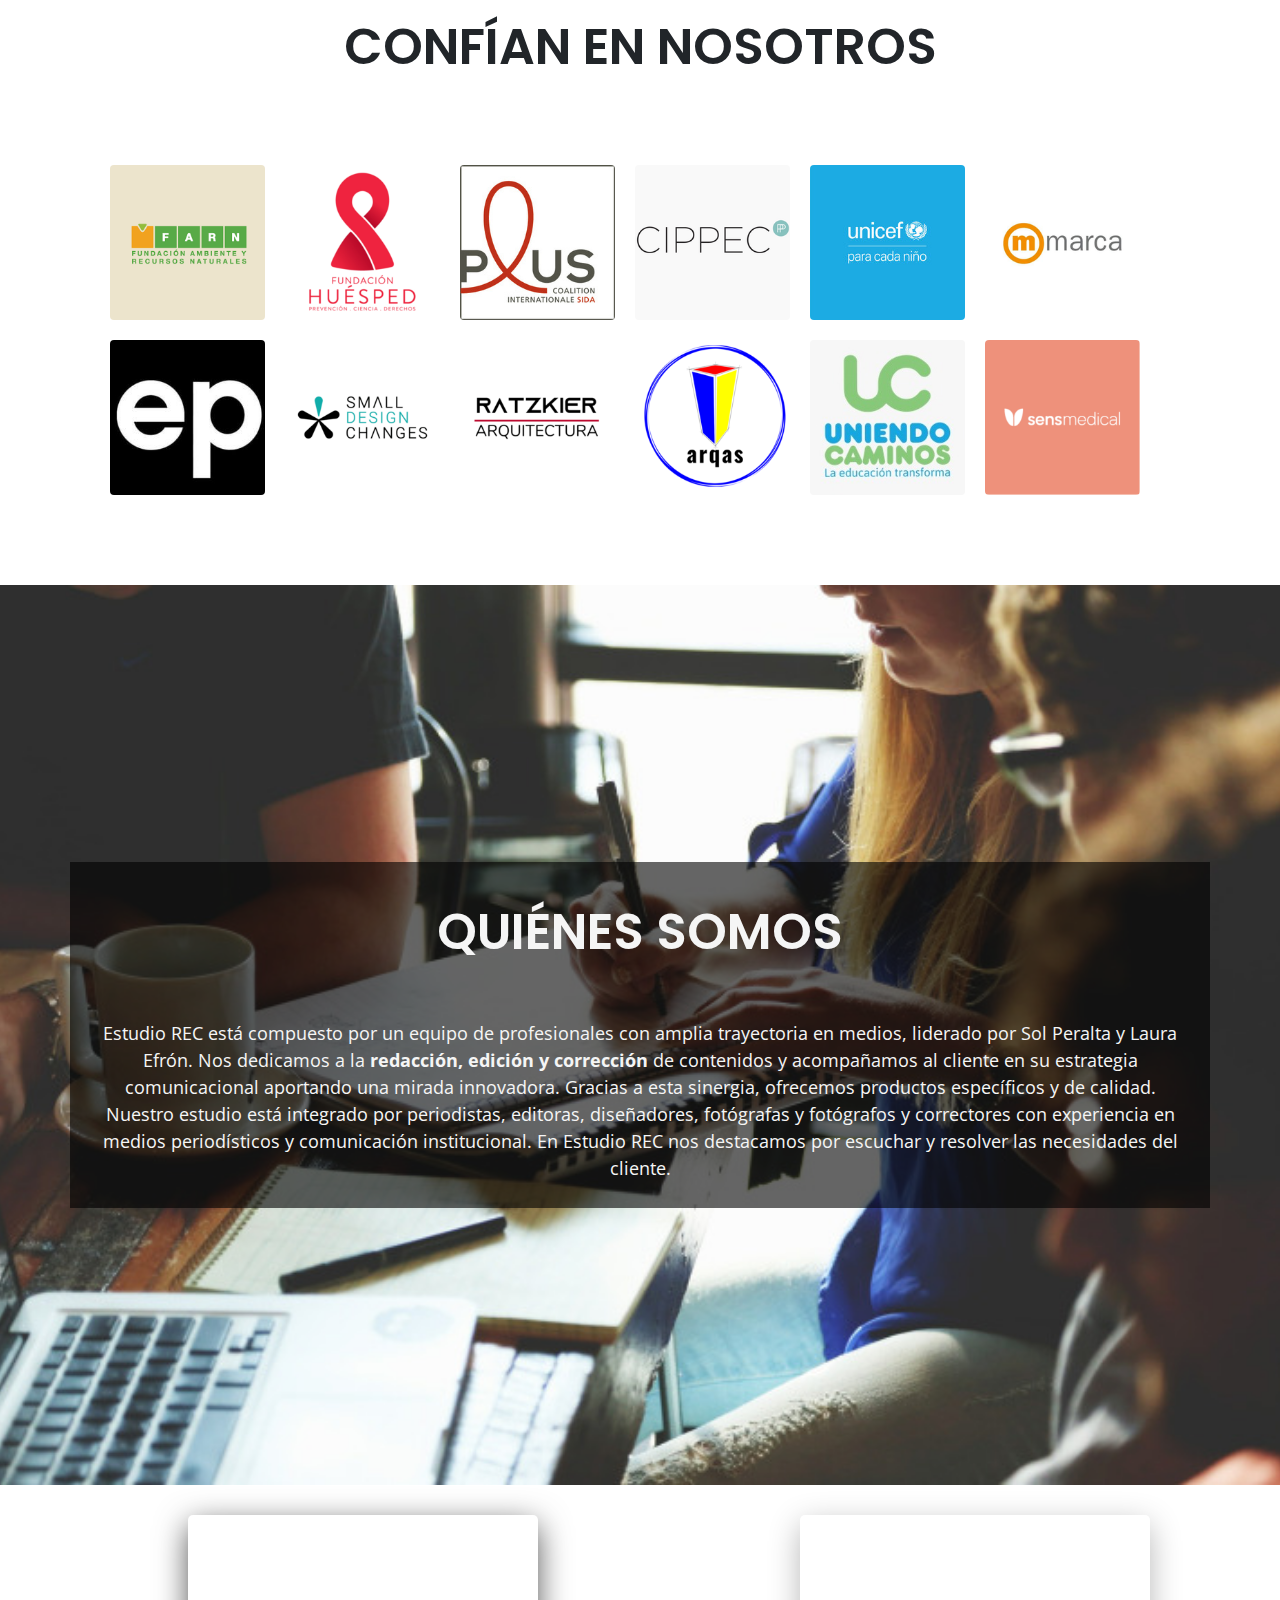
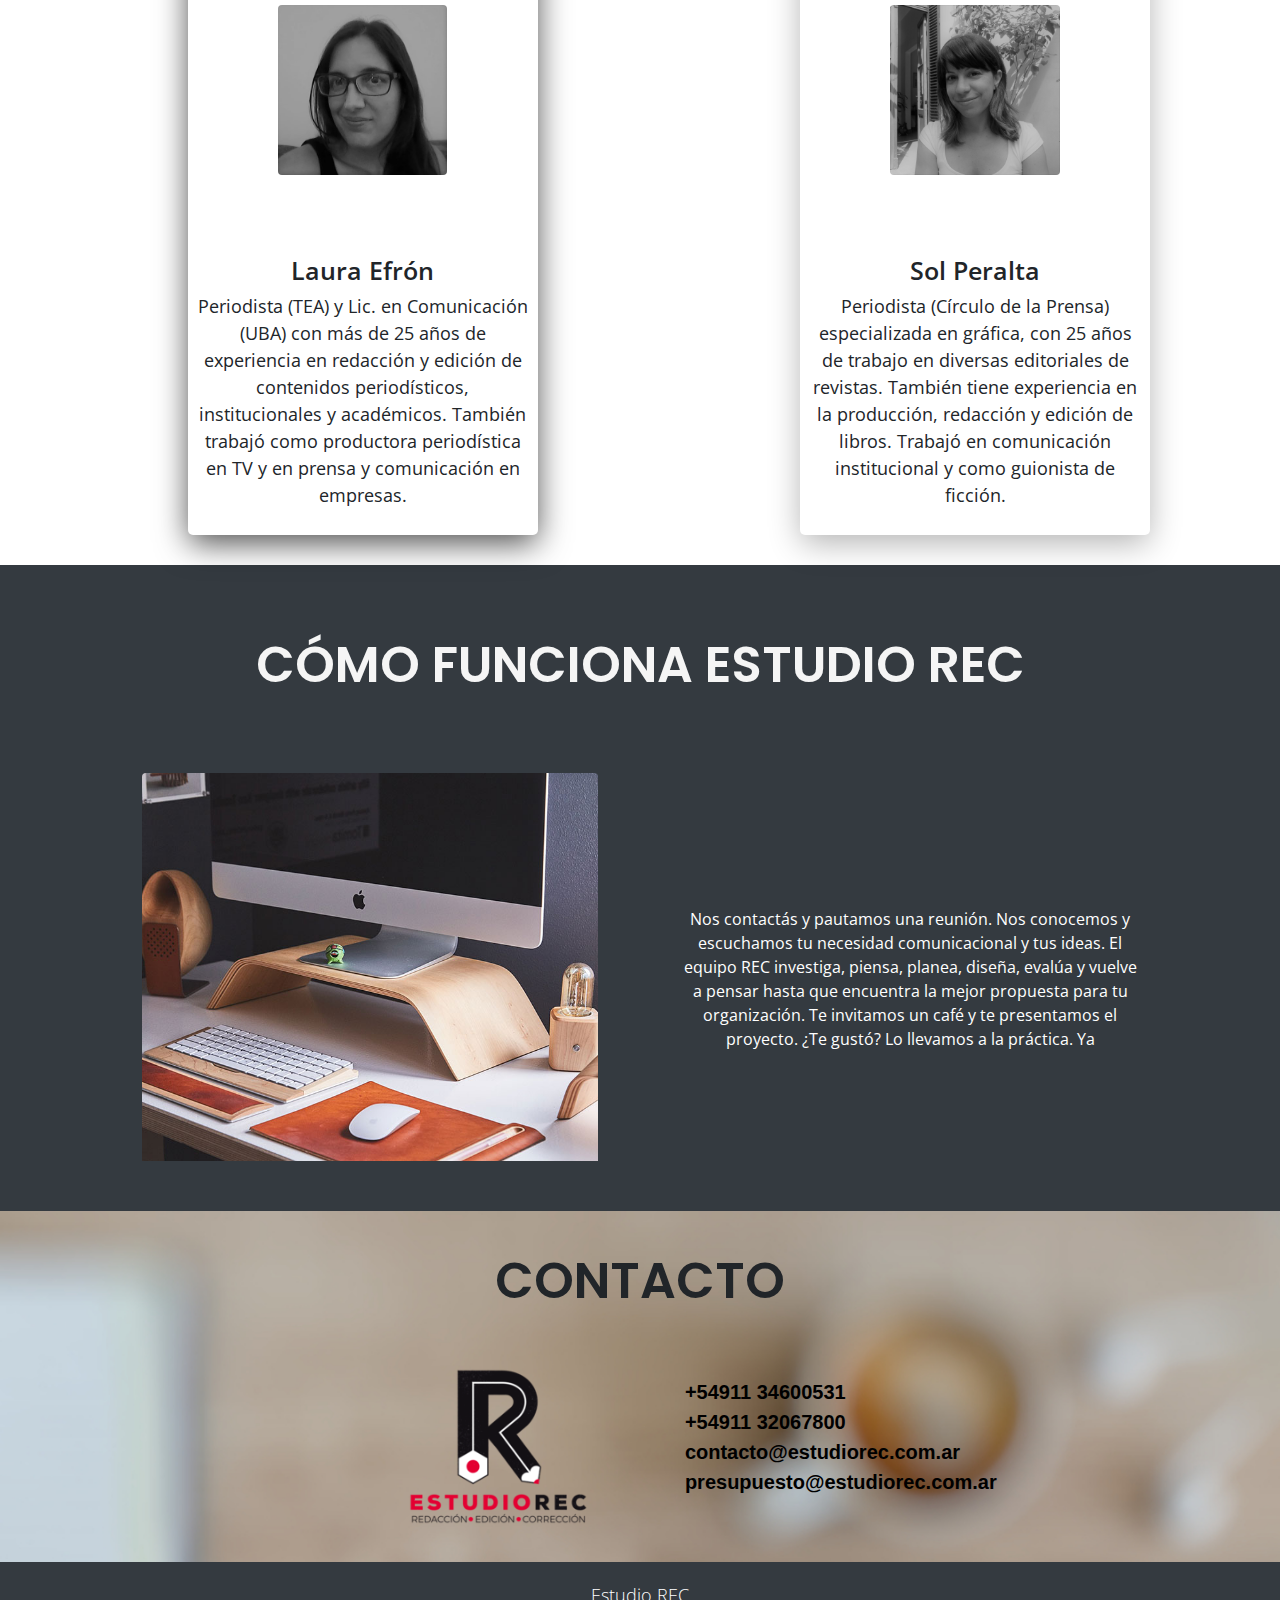
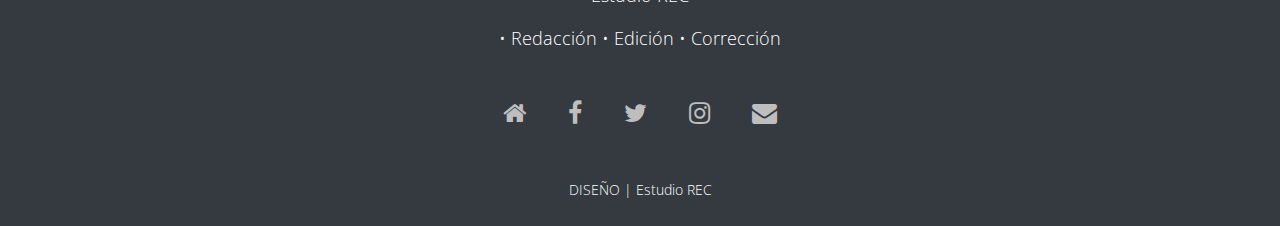
==== commit 25b854d1: "portfolio actualizado menú" ====
--- a/index.html
+++ b/index.html
@@ -48,10 +48,11 @@
                 <div class="collapse navbar-collapse" id="collapsibleNavbar">
                     <ul class="navbar-nav mb-auto mt-0 ml-auto nav justify-content-center menu">
                         <li class="nav-item active"><a class="nav-link" href="#principal">INICIO </a></li>
-                        <li class="nav-item active"><a class="nav-link" href="#queHacemos">QUÉ HACEMOS </a></li>
-                        <li class="nav-item active"><a class="nav-link" href="#quienesSomos">QUIÉNES SOMOS </a></li>
-                        <li class="nav-item active"><a class="nav-link" href="#clientes">CLIENTES </a></li>
-                        <li class="nav-item active"><a class="nav-link" href="#contacto">CONTACTO </a></li>
+                        <li class="nav-item"><a class="nav-link" href="#queHacemos">QUÉ HACEMOS </a></li>
+                        <li class="nav-item"><a class="nav-link" href="#quienesSomos">QUIÉNES SOMOS </a></li>
+                        <li class="nav-item"> <a class="nav-link" href="./portfolio/portfolio.html" target="_blank">PORTFOLIO</a> </li>
+                        <li class="nav-item"><a class="nav-link" href="#clientes">CLIENTES </a></li>
+                        <li class="nav-item"><a class="nav-link" href="#contacto">CONTACTO </a></li>
                     </ul>
                     <ul class="navbar-nav mb-auto mt-0 ml-auto nav justify-content-end menuRedes">
                         <li class="nav-item active d-none d-sm-none d-md-none d-lg-block"><a class="nav-link"
@@ -84,7 +85,7 @@
     <section class="container-fluid queHacemos" id="queHacemos">
         <h2>QUÉ HACEMOS</h2>
         <article class="queHacemos1">
-            <div><img class="img-fluid mx-auto rounded d-block" src="./img/queHacemos.jpg" alt="personas trabajando">
+            <div><img class="img-fluid mx-auto rounded d-block" src="../img/queHacemos.jpg" alt="personas trabajando">
             </div>
             <div>
                 <ul class="trabajos">
--- a/css/estilos.css
+++ b/css/estilos.css
@@ -16,7 +16,7 @@
 hr {
   width: 90%;
   height: 2px;
-  background-color: #7C7A7A;
+  background-color: #7c7a7a;
   border: none;
   margin-right: auto;
   margin-left: auto;
@@ -157,10 +157,10 @@
 }
 .contacto .contacto1 {
   /*  div {
-       .imagenFormulario {
-           display:none;
-           }
-       } */
+          .imagenFormulario {
+              display:none;
+              }
+          } */
 }
 .contacto .contacto1 .formulario {
   display: flex;
@@ -184,7 +184,7 @@
   font-weight: 600;
 }
 .contacto .contacto1 .formulario div ul li a:hover {
-  color: #BFBEBE;
+  color: #bfbebe;
   font-weight: 500;
   text-decoration: none;
 }
@@ -222,7 +222,7 @@
 .prueba:hover {
   border-style: solid;
   border-radius: 15px;
-  border-color: #BFBEBE;
+  border-color: #bfbebe;
   transition: 2s;
 }
 
@@ -267,7 +267,7 @@
     padding: 40px;
   }
   h2:hover {
-    color: #7C7A7A;
+    color: #7c7a7a;
   }
   .comoFunciona .comoFuncionaH2 {
     color: whitesmoke;
@@ -284,7 +284,7 @@
     padding-bottom: 20px;
   }
   .comoFuncionaH2:hover {
-    color: #7C7A7A;
+    color: #7c7a7a;
   }
   .queHacemos {
     padding-top: 30px;
@@ -307,14 +307,14 @@
     font-size: 18px;
     border-radius: 5px;
     border-style: solid;
-    border-color: #7C7A7A;
+    border-color: #7c7a7a;
     padding: 5px;
     text-align: end;
   }
   .trabajos span a:hover {
     text-decoration: none;
     font-weight: 600;
-    background-color: #7C7A7A;
+    background-color: #7c7a7a;
   }
   .presentacion {
     text-align: center;
@@ -335,10 +335,10 @@
   }
   .contacto .contacto1 {
     /*    div {
-            .imagenFormulario {
-                display:none;
-                }
-            } */
+              .imagenFormulario {
+                  display:none;
+                  }
+              } */
   }
   .contacto .contacto1 .formulario {
     display: flex;
@@ -362,7 +362,7 @@
     color: #000;
   }
   .contacto .contacto1 .formulario div ul li a:hover {
-    color: #BFBEBE;
+    color: #bfbebe;
     font-weight: 500;
     text-decoration: none;
   }
@@ -379,7 +379,7 @@
     font-size: 40px;
   }
   h2:hover {
-    color: #7C7A7A;
+    color: #7c7a7a;
   }
   .comoFuncionaH2 {
     font-size: 50px;
@@ -390,10 +390,10 @@
   }
   .contacto .contacto1 {
     /* div {
-        .imagenFormulario {
-            display:none;
-            }
-        } */
+              .imagenFormulario {
+                  display:none;
+                  }
+              } */
   }
   .contacto .contacto1 .formulario {
     display: flex;
@@ -414,7 +414,7 @@
   .contacto .contacto1 .formulario div ul {
     padding: 10px;
     border-left-style: solid;
-    border-left-color: #F44C28;
+    border-left-color: #f44c28;
     border-left-width: 2px;
   }
   .contacto .contacto1 .formulario div ul li {
@@ -427,7 +427,7 @@
     color: #000;
   }
   .contacto .contacto1 .formulario div ul li a:hover {
-    color: #BFBEBE;
+    color: #bfbebe;
     font-weight: 500;
     text-decoration: none;
   }
@@ -444,7 +444,7 @@
     font-size: 50px;
   }
   h2:hover {
-    color: #7C7A7A;
+    color: #7c7a7a;
   }
   .queHacemos {
     padding-top: 30px;
@@ -486,7 +486,7 @@
     width: 45%;
   }
   .comoFuncionaH2:hover {
-    color: #7C7A7A;
+    color: #7c7a7a;
   }
   .presentacion {
     font-size: 18px;
@@ -500,12 +500,12 @@
     align-items: center;
     justify-content: center;
     /*    div {
-           width: 40%;
-           .imagenFormulario {
-               display:block;
-               padding-bottom: 20px;
-               }
-           } */
+          width: 40%;
+          .imagenFormulario {
+              display:block;
+              padding-bottom: 20px;
+              }
+          } */
   }
   .contacto .contacto1 .formulario {
     width: 40%;
@@ -541,7 +541,7 @@
     color: #000;
   }
   .contacto .contacto1 .formulario div ul li a:hover {
-    color: #BFBEBE;
+    color: #bfbebe;
     font-weight: 500;
     text-decoration: none;
   }
@@ -558,7 +558,7 @@
     font-size: 50px;
   }
   h2:hover {
-    color: #7C7A7A;
+    color: #7c7a7a;
   }
   .comoFuncionaH2 {
     font-size: 50px;
@@ -574,13 +574,13 @@
 }
 .menu ul li a {
   font-size: 10px;
-  color: #BFBEBE;
+  color: #bfbebe;
   list-style: none;
   text-decoration: none;
 }
 
 .menu a:hover {
-  color: #F44C28;
+  color: #f44c28;
   font-weight: 600;
 }
 
@@ -589,7 +589,7 @@
 }
 footer div {
   font-size: 18px;
-  color: #BFBEBE;
+  color: #bfbebe;
   font-family: "Open Sans", sans-serif;
   font-weight: 200;
   padding-top: 20px;
@@ -597,10 +597,10 @@
 footer div a {
   display: inline;
   text-decoration: none;
-  color: #BFBEBE;
+  color: #bfbebe;
 }
 footer div a:hover {
-  color: #F44C28;
+  color: #f44c28;
   font-weight: 500;
   text-decoration: none;
 }
@@ -612,12 +612,12 @@
 }
 footer .menuRedesFooter ul li i {
   padding: 5px;
-  color: #BFBEBE;
+  color: #bfbebe;
   font-size: 25px;
 }
 footer .firma {
   font-size: 14px;
-  color: #BFBEBE;
+  color: #bfbebe;
   font-family: "Open Sans", sans-serif;
   font-weight: 200;
   padding-bottom: 10px;
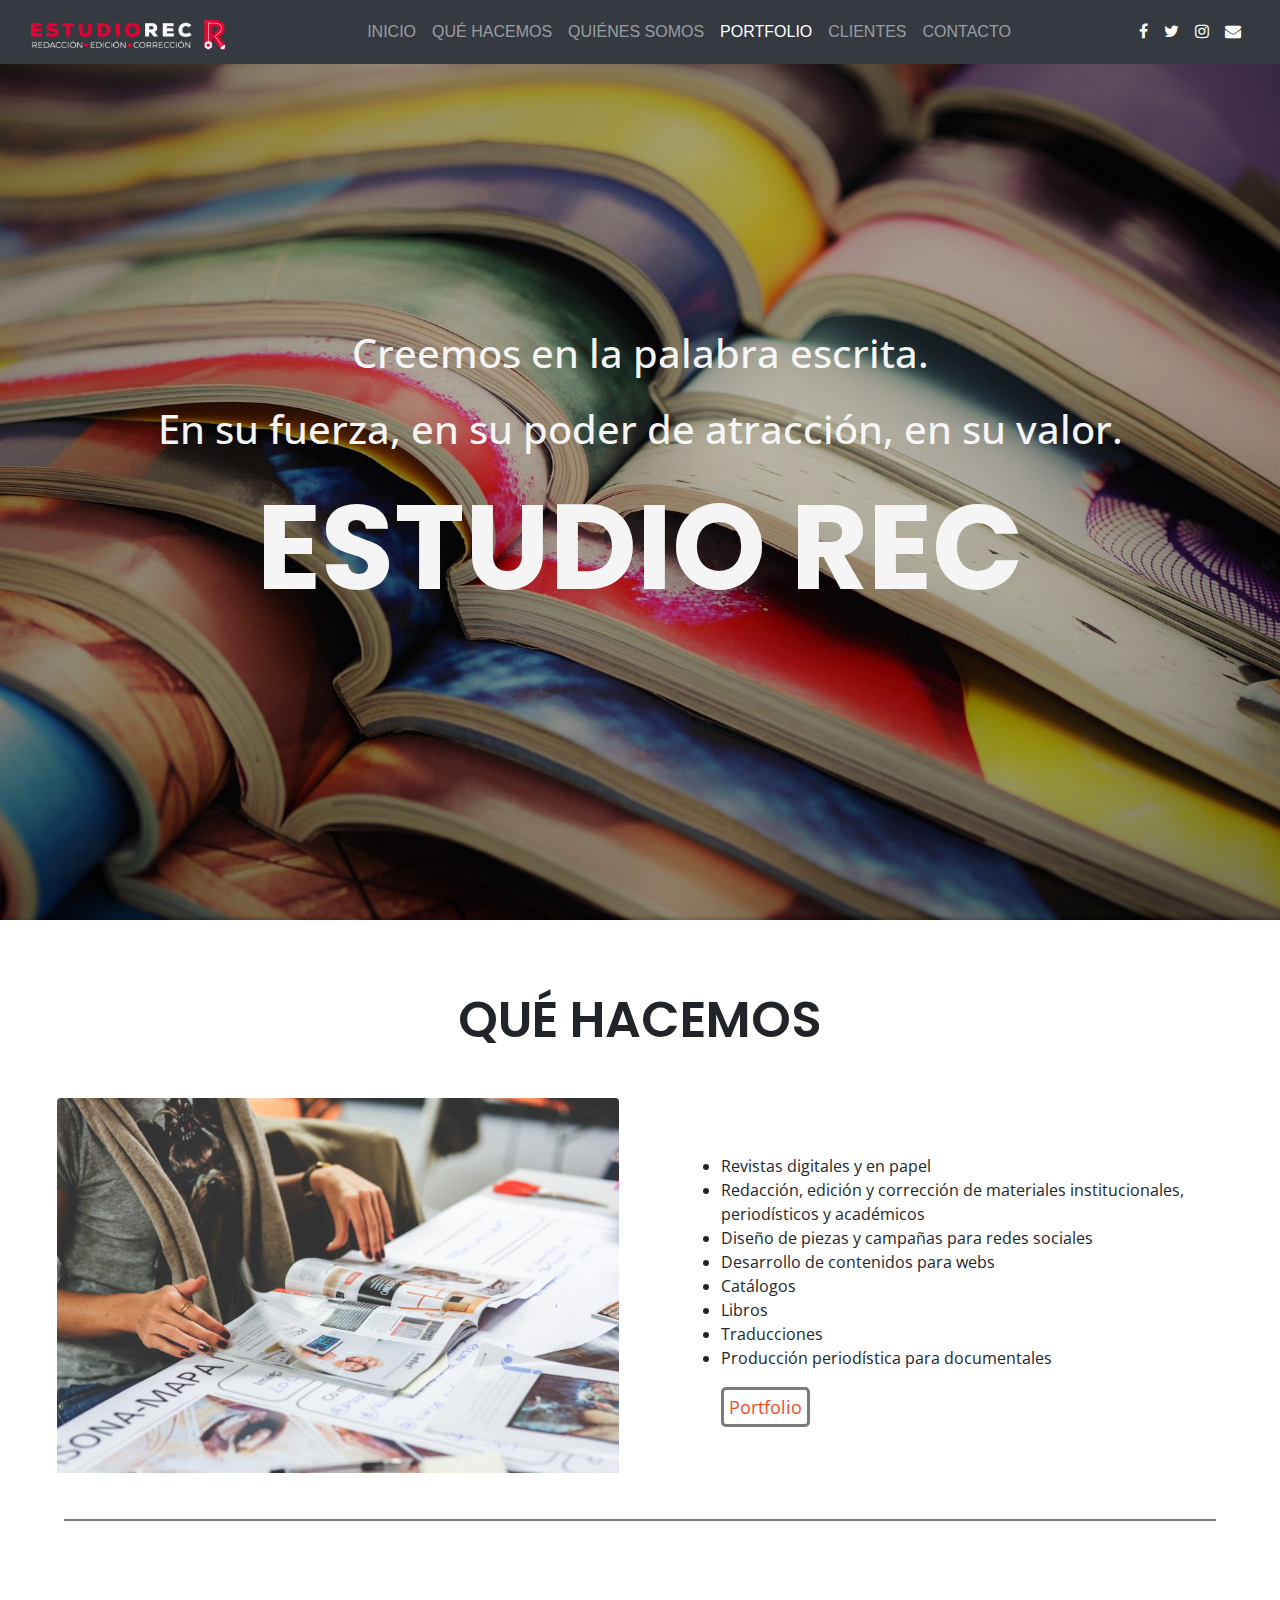
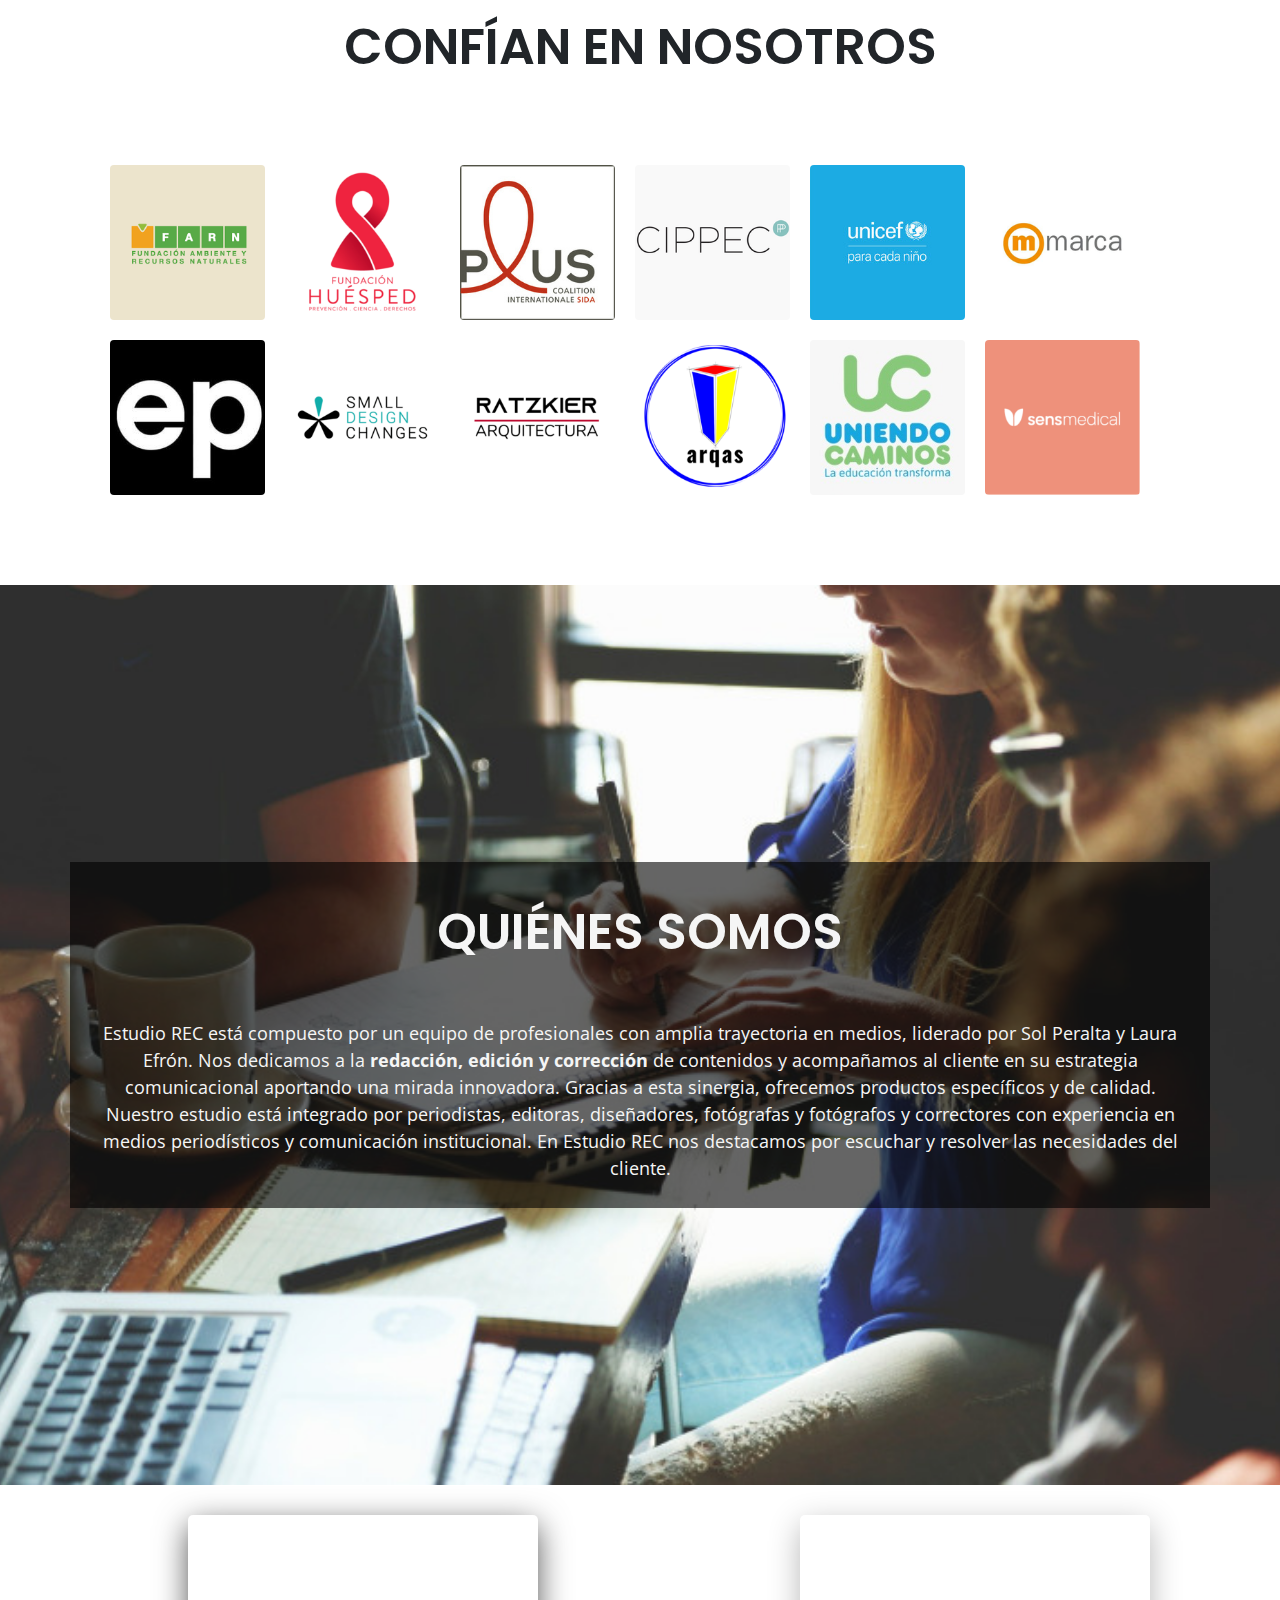
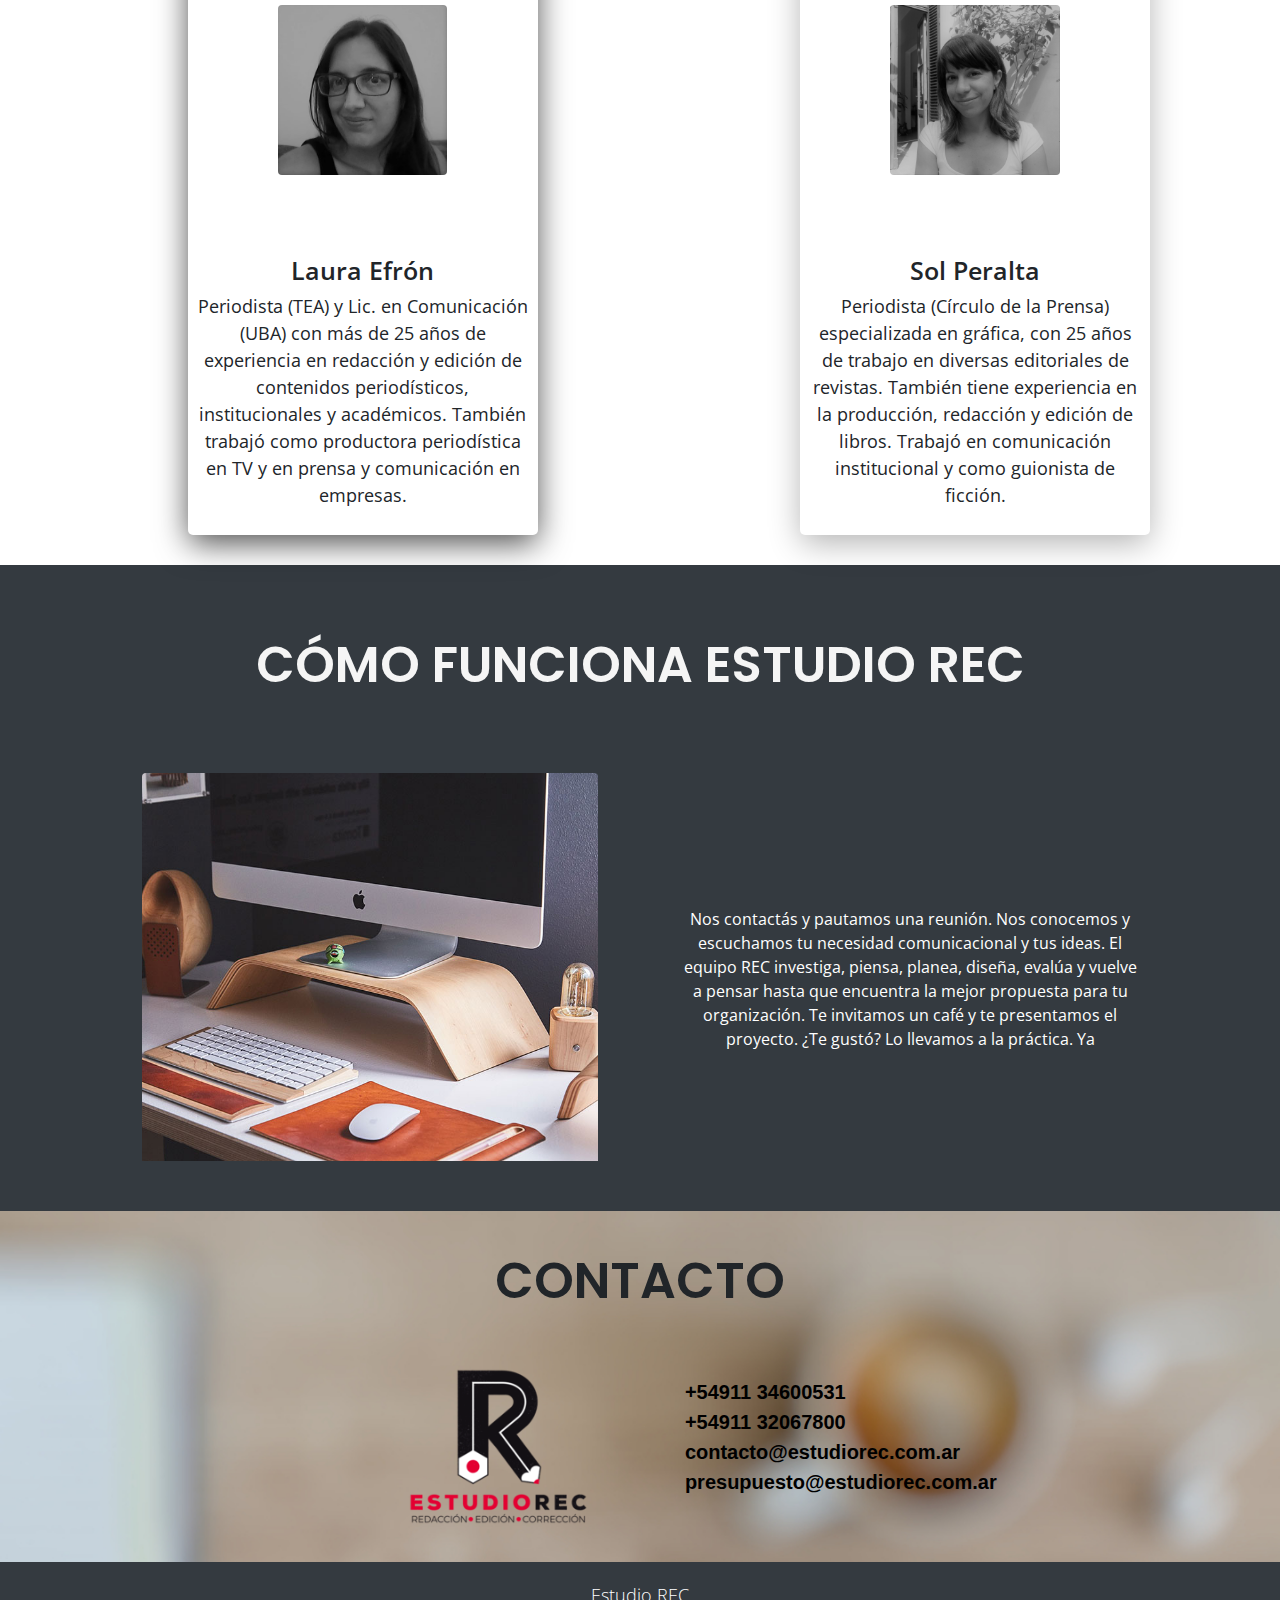
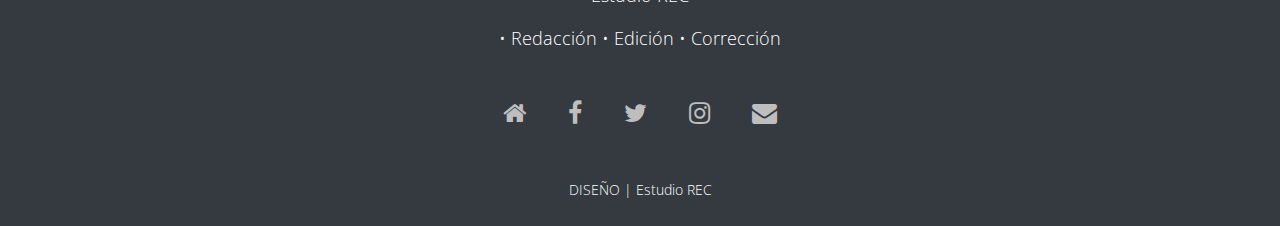
==== commit 29ff4c58: "active actualizado" ====
--- a/index.html
+++ b/index.html
@@ -47,10 +47,10 @@
                 </button>
                 <div class="collapse navbar-collapse" id="collapsibleNavbar">
                     <ul class="navbar-nav mb-auto mt-0 ml-auto nav justify-content-center menu">
-                        <li class="nav-item active"><a class="nav-link" href="#principal">INICIO </a></li>
+                        <li class="nav-item"><a class="nav-link" href="#principal">INICIO </a></li>
                         <li class="nav-item"><a class="nav-link" href="#queHacemos">QUÉ HACEMOS </a></li>
                         <li class="nav-item"><a class="nav-link" href="#quienesSomos">QUIÉNES SOMOS </a></li>
-                        <li class="nav-item"> <a class="nav-link" href="./portfolio/portfolio.html" target="_blank">PORTFOLIO</a> </li>
+                        <li class="nav-item active"> <a class="nav-link" href="./portfolio/portfolio.html" target="_blank">PORTFOLIO</a> </li>
                         <li class="nav-item"><a class="nav-link" href="#clientes">CLIENTES </a></li>
                         <li class="nav-item"><a class="nav-link" href="#contacto">CONTACTO </a></li>
                     </ul>
--- a/css/estilos.css
+++ b/css/estilos.css
@@ -302,7 +302,7 @@
     margin-left: 50px;
   }
   .queHacemos .queHacemos1 div .trabajos span a {
-    color: #212529;
+    color: #f44c28;
     list-style: none;
     font-size: 18px;
     border-radius: 5px;
@@ -314,7 +314,8 @@
   .trabajos span a:hover {
     text-decoration: none;
     font-weight: 600;
-    background-color: #7c7a7a;
+    background-color: #bfbebe;
+    transition: 2s;
   }
   .presentacion {
     text-align: center;
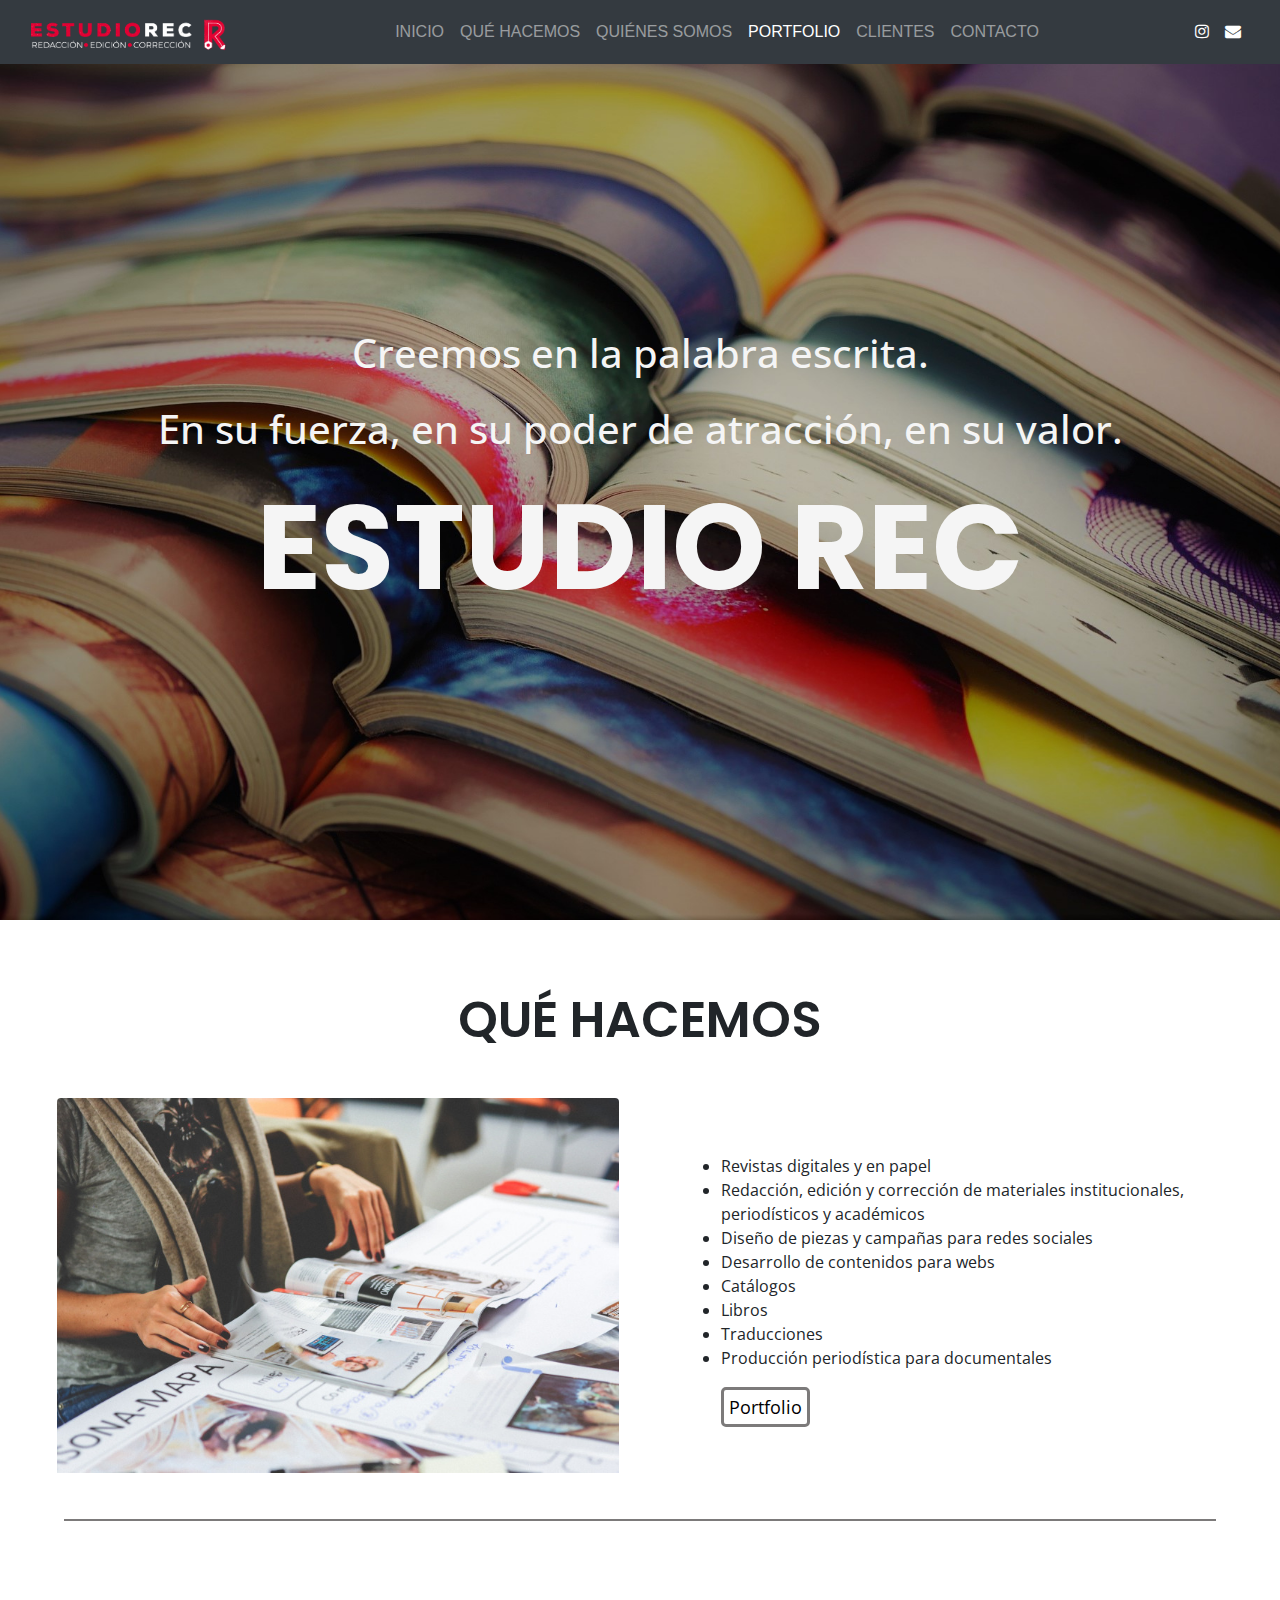
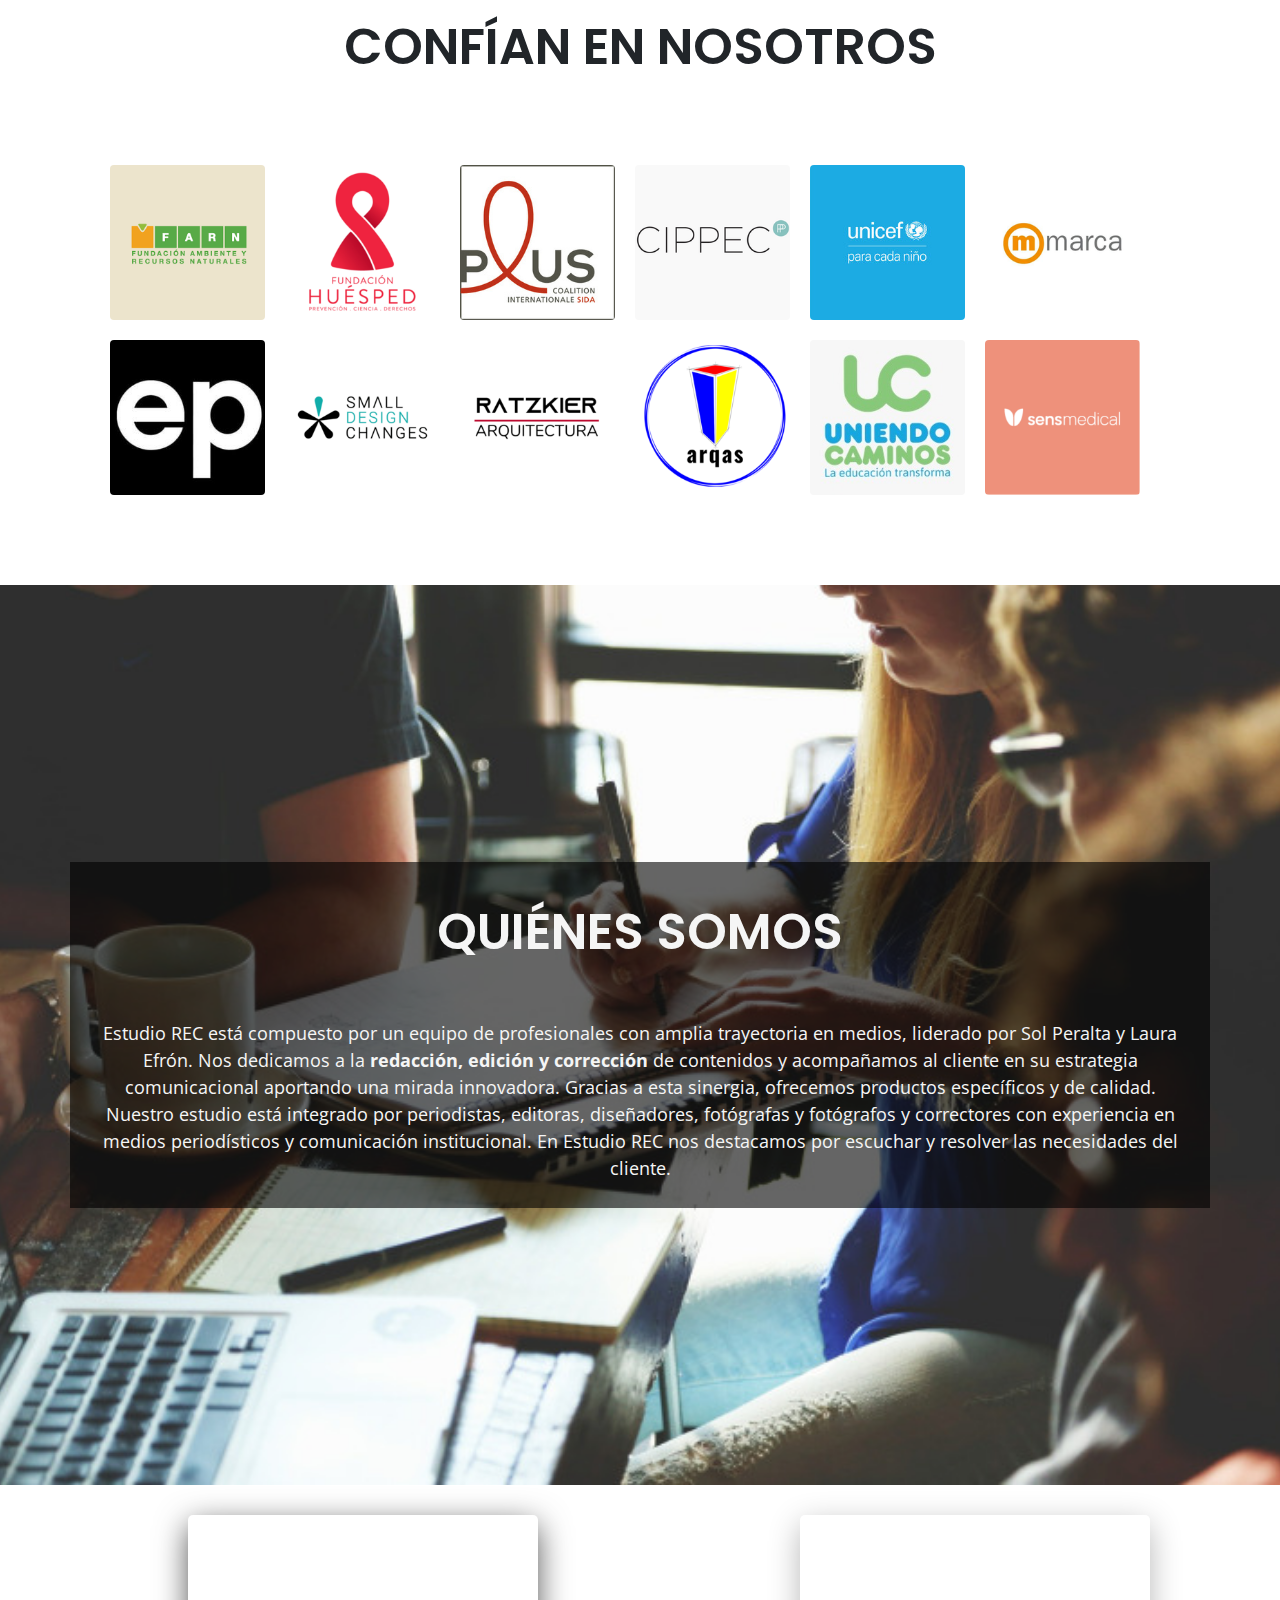
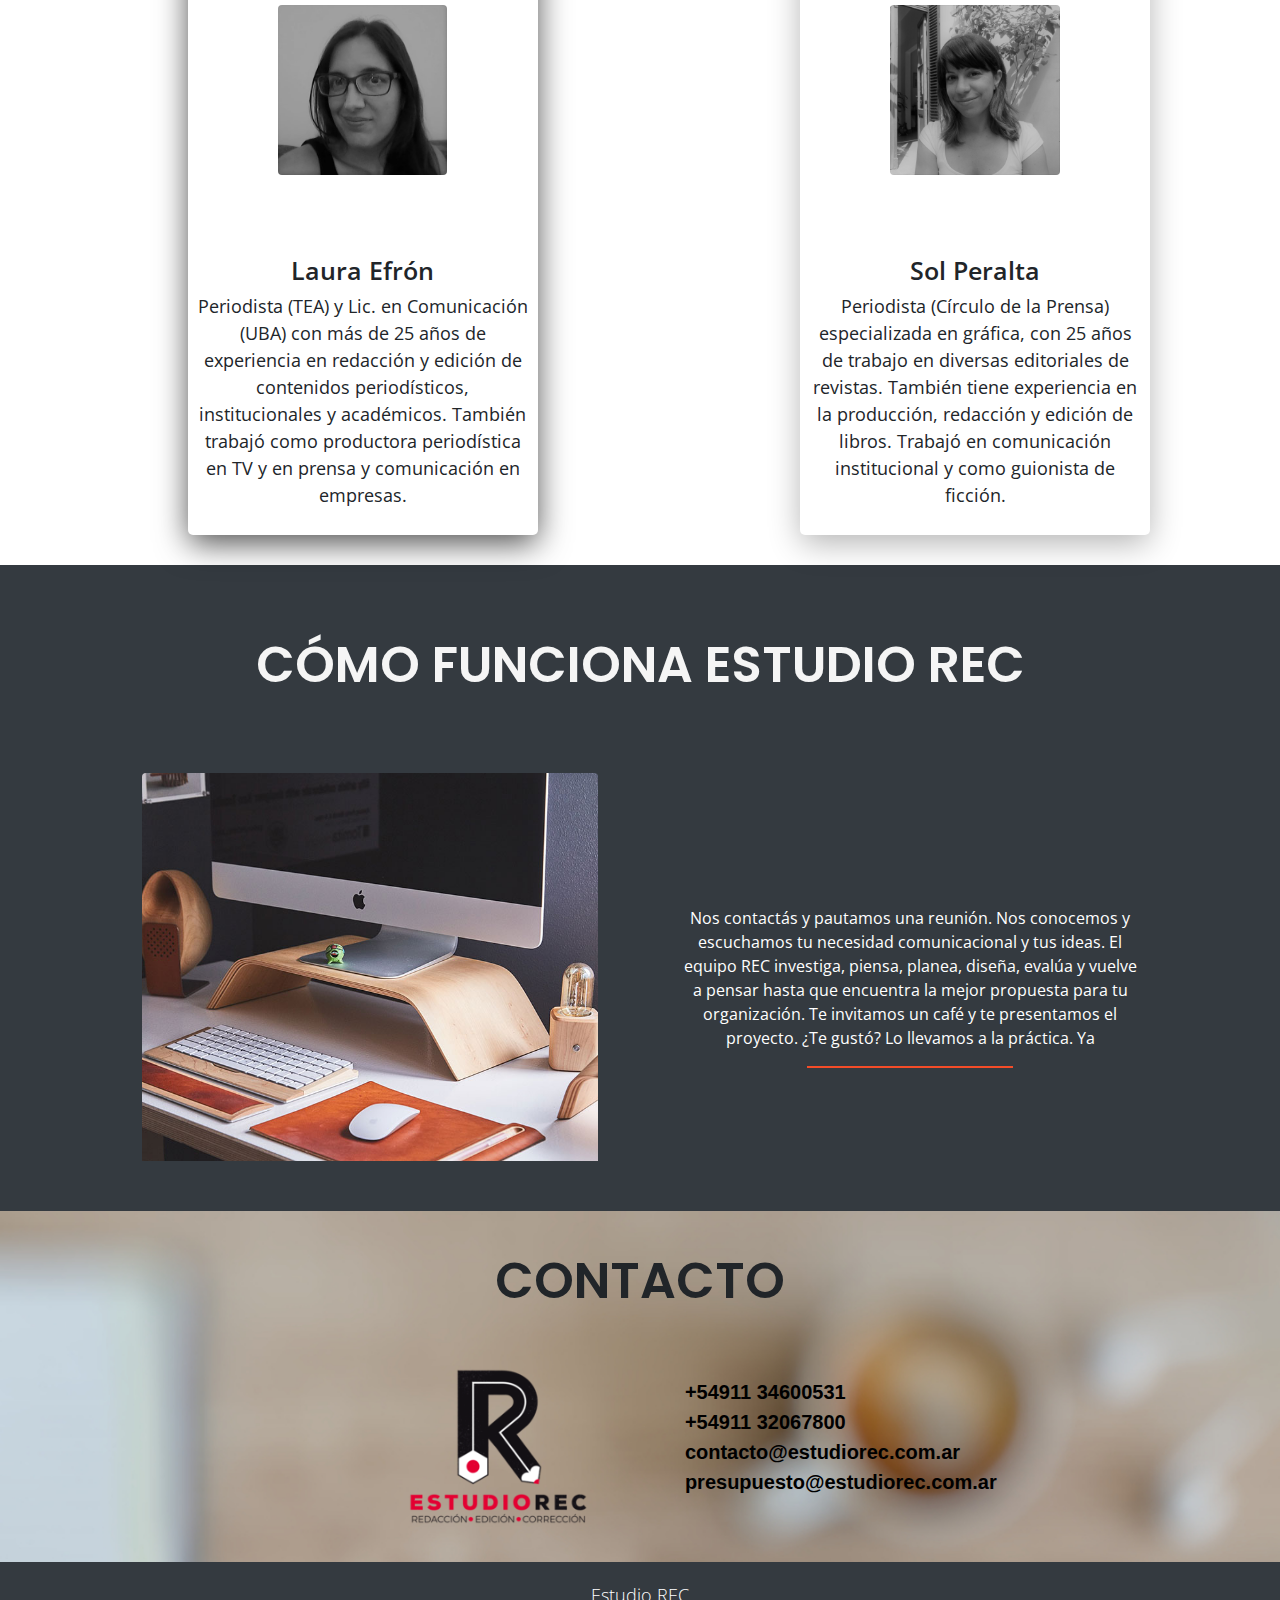
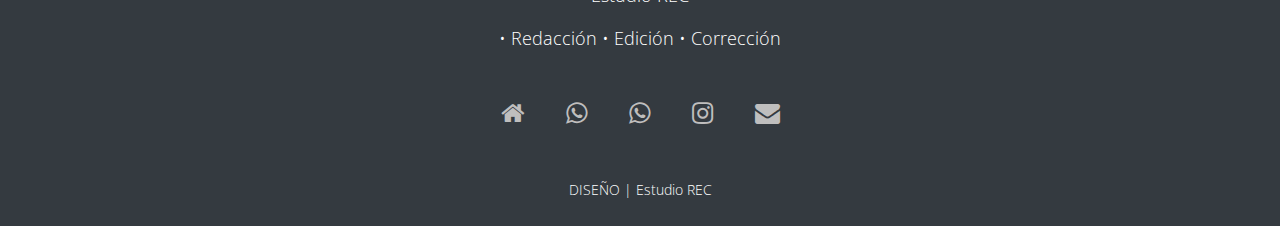
==== commit 0074e31f: "datos diseño y animaciones" ====
--- a/index.html
+++ b/index.html
@@ -50,21 +50,22 @@
                         <li class="nav-item"><a class="nav-link" href="#principal">INICIO </a></li>
                         <li class="nav-item"><a class="nav-link" href="#queHacemos">QUÉ HACEMOS </a></li>
                         <li class="nav-item"><a class="nav-link" href="#quienesSomos">QUIÉNES SOMOS </a></li>
-                        <li class="nav-item active"> <a class="nav-link" href="./portfolio/portfolio.html" target="_blank">PORTFOLIO</a> </li>
+                        <li class="nav-item active"> <a class="nav-link" href="./portfolio/portfolio.html"
+                                target="_blank">PORTFOLIO</a> </li>
                         <li class="nav-item"><a class="nav-link" href="#clientes">CLIENTES </a></li>
                         <li class="nav-item"><a class="nav-link" href="#contacto">CONTACTO </a></li>
                     </ul>
                     <ul class="navbar-nav mb-auto mt-0 ml-auto nav justify-content-end menuRedes">
-                        <li class="nav-item active d-none d-sm-none d-md-none d-lg-block"><a class="nav-link"
+                        <!-- <li class="nav-item active d-none d-sm-none d-md-none d-lg-block"><a class="nav-link"
                                 href="https://www.facebook.com/ESTUDlOREC/" target="_blank"><i
                                     class="fa fa-facebook"></i></a></li>
                         <li class="nav-item active d-none d-sm-none d-md-none d-lg-block"><a class="nav-link"
                                 href="https://twitter.com/EstudioREC_" target="_blank"><i class="fa fa-twitter"></i></a>
-                        </li>
+                        </li> -->
                         <li class="nav-item active d-none d-sm-none d-md-none d-lg-block"><a class="nav-link"
                                 href="https://www.instagram.com/estudiorec_/" target="_blank"><i
                                     class="fa fa-instagram"></i></a></li>
-                        <li class="nav-item active d-none d-sm-none d-md-none d-lg-block"><a class="nav-link"
+                        <li class="nav-item active d-none d-sm-none d-md-none d-lg-block"><a class="nav-link correo"
                                 href="mailto:contacto@estudiorec.com.ar" target="_blank"><i
                                     class="fa fa-envelope"></i></a></li>
                     </ul>
@@ -224,17 +225,22 @@
         <article class="container comoFunciona1">
             <div class="container"><img class="img-fluid mx-auto rounded d-block" src="../img/clientes.jpg"
                     alt="personas trabajando"></div>
-            <div class="container prueba">
+            <div class="container">
                 <p class="funcionamos">
                     Nos contactás y pautamos una reunión. Nos conocemos y escuchamos tu necesidad comunicacional y tus
                     ideas. El equipo REC investiga, piensa, planea, diseña, evalúa y vuelve a pensar hasta que encuentra
                     la mejor propuesta para tu organización. Te invitamos un café y te presentamos el proyecto. ¿Te
                     gustó? Lo llevamos a la práctica. Ya</p>
-                    
-            </div>
-            
-        </article>
-        
+                    <div class="container loading">
+
+                    </div>
+
+
+            </div>
+           
+
+        </article>
+
     </section>
 
     <section class="contacto" id="contacto">
@@ -268,18 +274,24 @@
             <!-- <a href="tel:+5491134600531">+54911 34600531 |</a>
             <a href="tel:+5491132067800"> +54911 32067800</a> -->
         </div>
-        <nav class="bg-dark navbar-dark menuRedesFooter">
+        <nav class="bg-dark menuRedesFooter">
             <ul class="nav justify-content-center">
                 <li class="nav-item active"><a class="nav-link text-white" href="#principal"><i
                             class="fa fa-home fa-2x"></i></a></li>
-                <li class="nav-item active"><a class="nav-link text-white" href="https://www.facebook.com/ESTUDlOREC/"
-                        target="_blank"><i class="fa fa-facebook fa-2x"></i></a></li>
-                <li class="nav-item active"><a class="nav-link text-white" href="https://twitter.com/EstudioREC_"
-                        target="_blank"><i class="fa fa-twitter fa-2x"></i></a></li>
+                <!-- <li class="nav-item active"><a class="nav-link text-white" href="https://www.facebook.com/ESTUDlOREC/"
+                        target="_blank"><i class="fa fa-facebook fa-2x"></i></a> -->
+                </li>
+                <!-- <li class="nav-item active"><a class="nav-link text-white" href="https://twitter.com/EstudioREC_"
+                        target="_blank"><i class="fa fa-twitter fa-2x"></i></a></li> -->
+                        <li class="nav-item active"><a class="nav-link text-white" href="https://wa.me/5491132067800/"
+                            target="_blank"><i class="fa fa-whatsapp fa-2x"></i></a></li>
+                        <li class="nav-item active"><a class="nav-link text-white" href="https://wa.me/5491134600531/"
+                        target="_blank"><i class="fa fa-whatsapp fa-2x"></i></a></li>
                 <li class="nav-item active"><a class="nav-link text-white" href="https://www.instagram.com/estudiorec_/"
                         target="_blank"><i class="fa fa-instagram fa-2x"></i></a></li>
-                <li class="nav-item active"><a class="nav-link text-white" href="mailto:contacto@estudiorec.com.ar"
-                        target="_blank"><i class="fa fa-envelope fa-2x"></i></a></li>
+                <li class="nav-item active"><a class="nav-link text-white correo"
+                        href="mailto:contacto@estudiorec.com.ar" target="_blank"><i
+                            class="fa fa-envelope fa-2x"></i></a></li>
             </ul>
         </nav>
         <div class="firma text-center text-white ">
--- a/css/estilos.css
+++ b/css/estilos.css
@@ -219,11 +219,50 @@
 }
 
 /*efecto borde*/
-.prueba:hover {
+/* .prueba:hover {
   border-style: solid;
-  border-radius: 15px;
   border-color: #bfbebe;
-  transition: 2s;
+  border-radius: 5px;
+  border-width: 2px;
+  transition: .8s;
+
+}
+ */
+.loading {
+  height: 2px;
+  background-color: #f44c28;
+}
+
+@-webkit-keyframes movingLeft {
+  from {
+    width: 0px;
+  }
+  to {
+    width: 80%;
+  }
+}
+
+@keyframes movingLeft {
+  from {
+    width: 0px;
+  }
+  to {
+    width: 80%;
+  }
+}
+.loading {
+  -webkit-animation-name: movingLeft;
+          animation-name: movingLeft;
+  -webkit-animation-duration: 10s;
+          animation-duration: 10s;
+  -webkit-animation-iteration-count: 3;
+          animation-iteration-count: 3;
+  -webkit-animation-timing-function: linear;
+          animation-timing-function: linear;
+  -webkit-animation-direction: alternate;
+          animation-direction: alternate;
+  -webkit-animation-fill-mode: forwards;
+          animation-fill-mode: forwards;
 }
 
 .portfolio {
@@ -240,6 +279,32 @@
   letter-spacing: 3mm;
   font-weight: 600;
   font-family: "Poppins", sans-serif;
+}
+
+.portfolioLoading {
+  height: 2px;
+  background-color: #f44c28;
+}
+
+.portfolioLoading {
+  -webkit-animation-name: movingLeft;
+          animation-name: movingLeft;
+  -webkit-animation-duration: 10s;
+          animation-duration: 10s;
+  -webkit-animation-iteration-count: 3;
+          animation-iteration-count: 3;
+  -webkit-animation-timing-function: linear;
+          animation-timing-function: linear;
+  -webkit-animation-direction: alternate;
+          animation-direction: alternate;
+  -webkit-animation-fill-mode: forwards;
+          animation-fill-mode: forwards;
+}
+
+.card:hover {
+  transform: scale(1.02);
+  transition: 0.7s;
+  border-color: #f44c28;
 }
 
 /*Pantalla celular*/
@@ -301,8 +366,11 @@
     padding-bottom: 20px;
     margin-left: 50px;
   }
+  .queHacemos .queHacemos1 div .trabajos span {
+    display: inline-block;
+  }
   .queHacemos .queHacemos1 div .trabajos span a {
-    color: #f44c28;
+    color: #000;
     list-style: none;
     font-size: 18px;
     border-radius: 5px;
@@ -313,9 +381,8 @@
   }
   .trabajos span a:hover {
     text-decoration: none;
-    font-weight: 600;
-    background-color: #bfbebe;
-    transition: 2s;
+    background-color: #7c7a7a;
+    transition: 0.5s;
   }
   .presentacion {
     text-align: center;
@@ -575,7 +642,7 @@
 }
 .menu ul li a {
   font-size: 10px;
-  color: #bfbebe;
+  color: white;
   list-style: none;
   text-decoration: none;
 }
@@ -583,6 +650,22 @@
 .menu a:hover {
   color: #f44c28;
   font-weight: 600;
+  transition: 1s;
+}
+
+.menuRedes li a {
+  color: white;
+}
+
+.menuRedes li a:hover {
+  transform: scale(1.4);
+  color: #f44c28;
+  transition: 0.7s ease-in-out;
+}
+
+.menuRedes li .correo:hover {
+  transform: rotate(360deg);
+  transition: 1.5s ease-in-out;
 }
 
 footer {
@@ -626,5 +709,10 @@
 
 .menuRedesFooter i:hover {
   transform: scale(1.8);
-  transition: all 0.7s;
+  transition: all 0.7s ease-in-out;
+}
+
+.menuRedesFooter li .correo:hover {
+  transform: rotate(360deg);
+  transition: 1.3s ease-in-out;
 }/*# sourceMappingURL=estilos.css.map */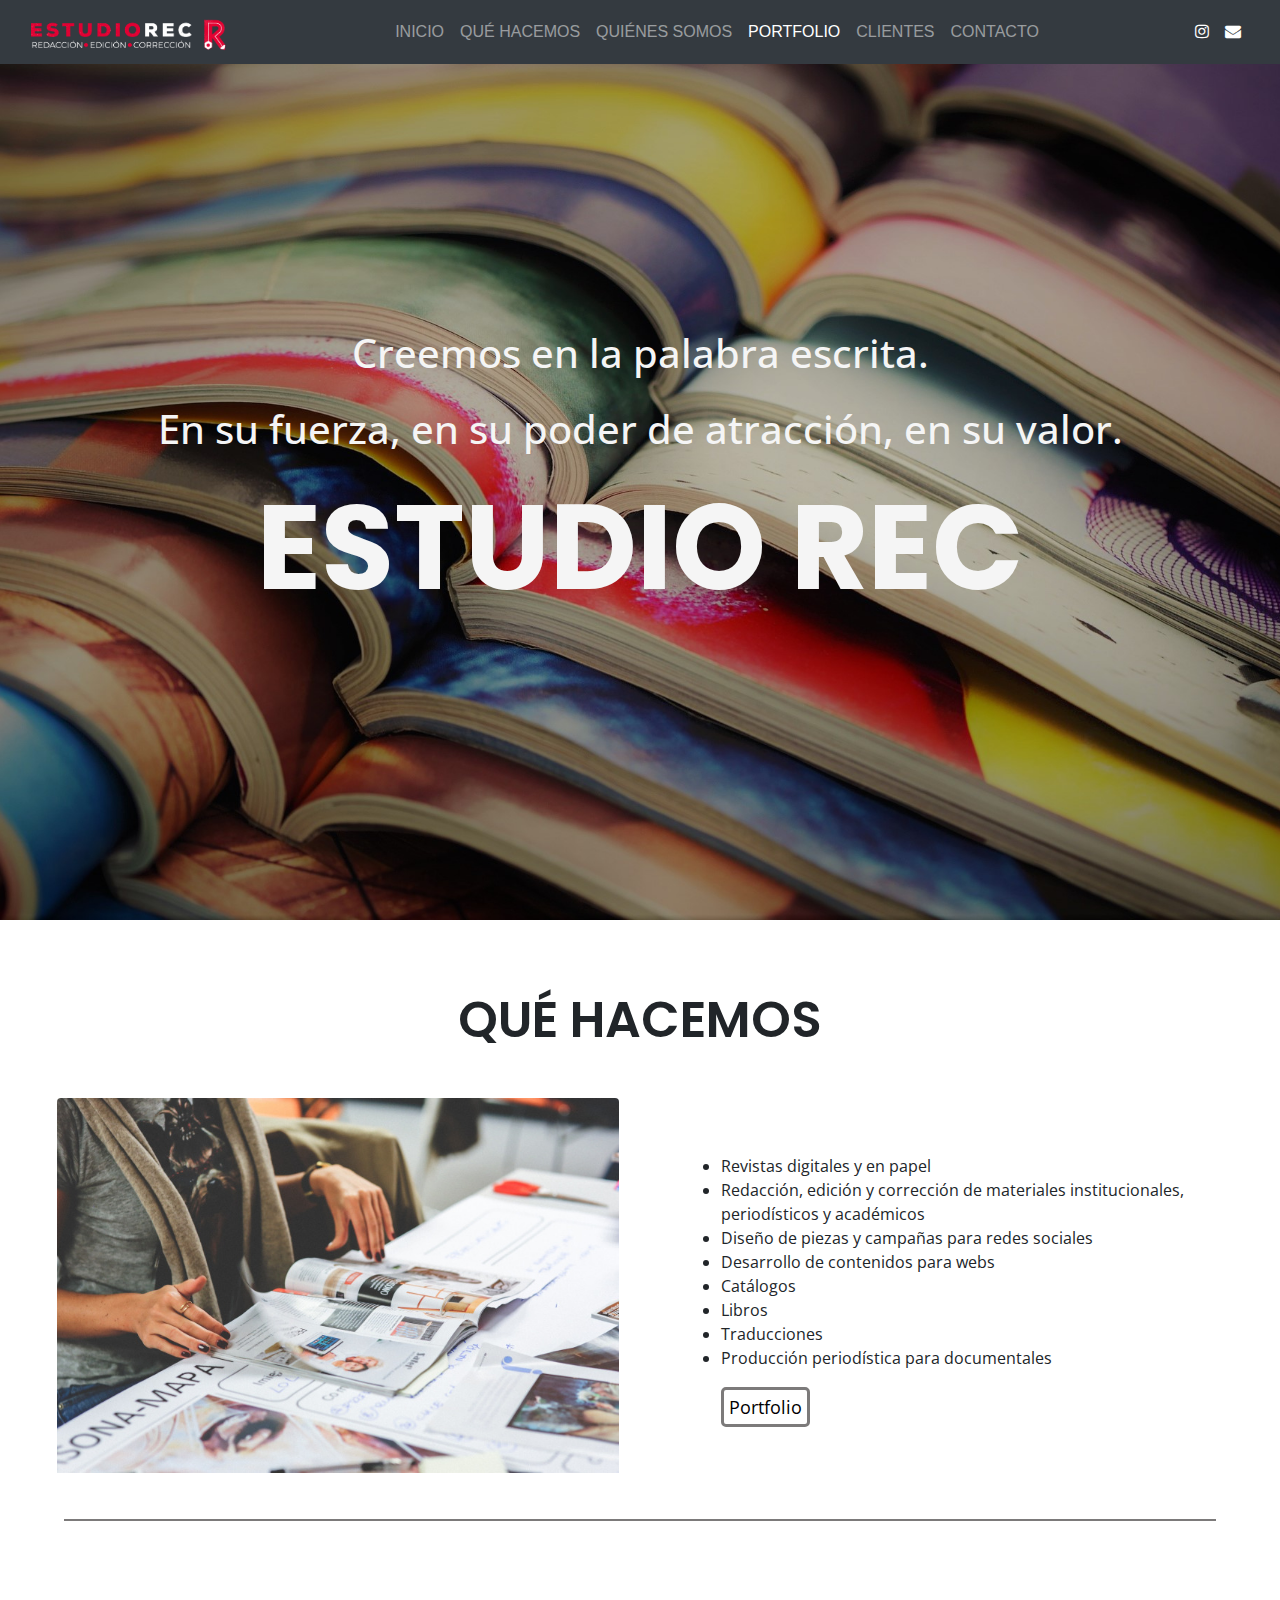
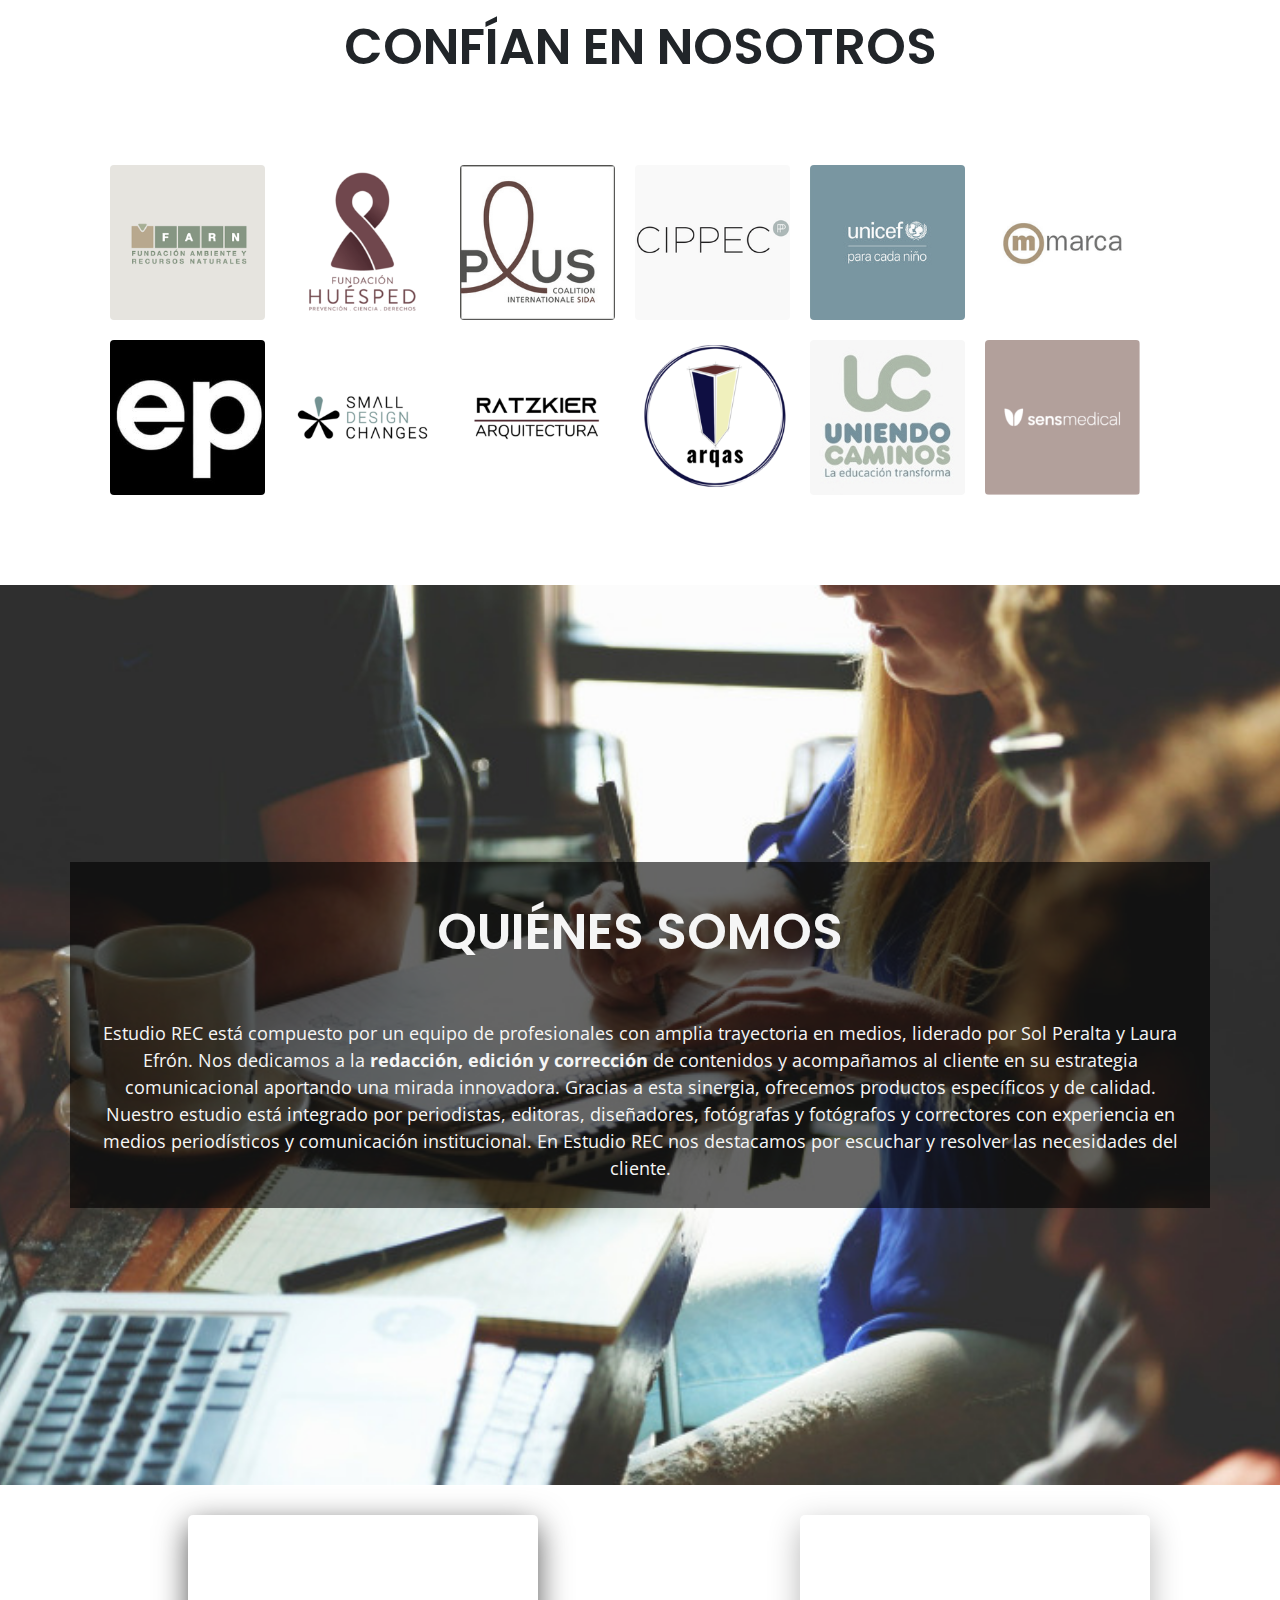
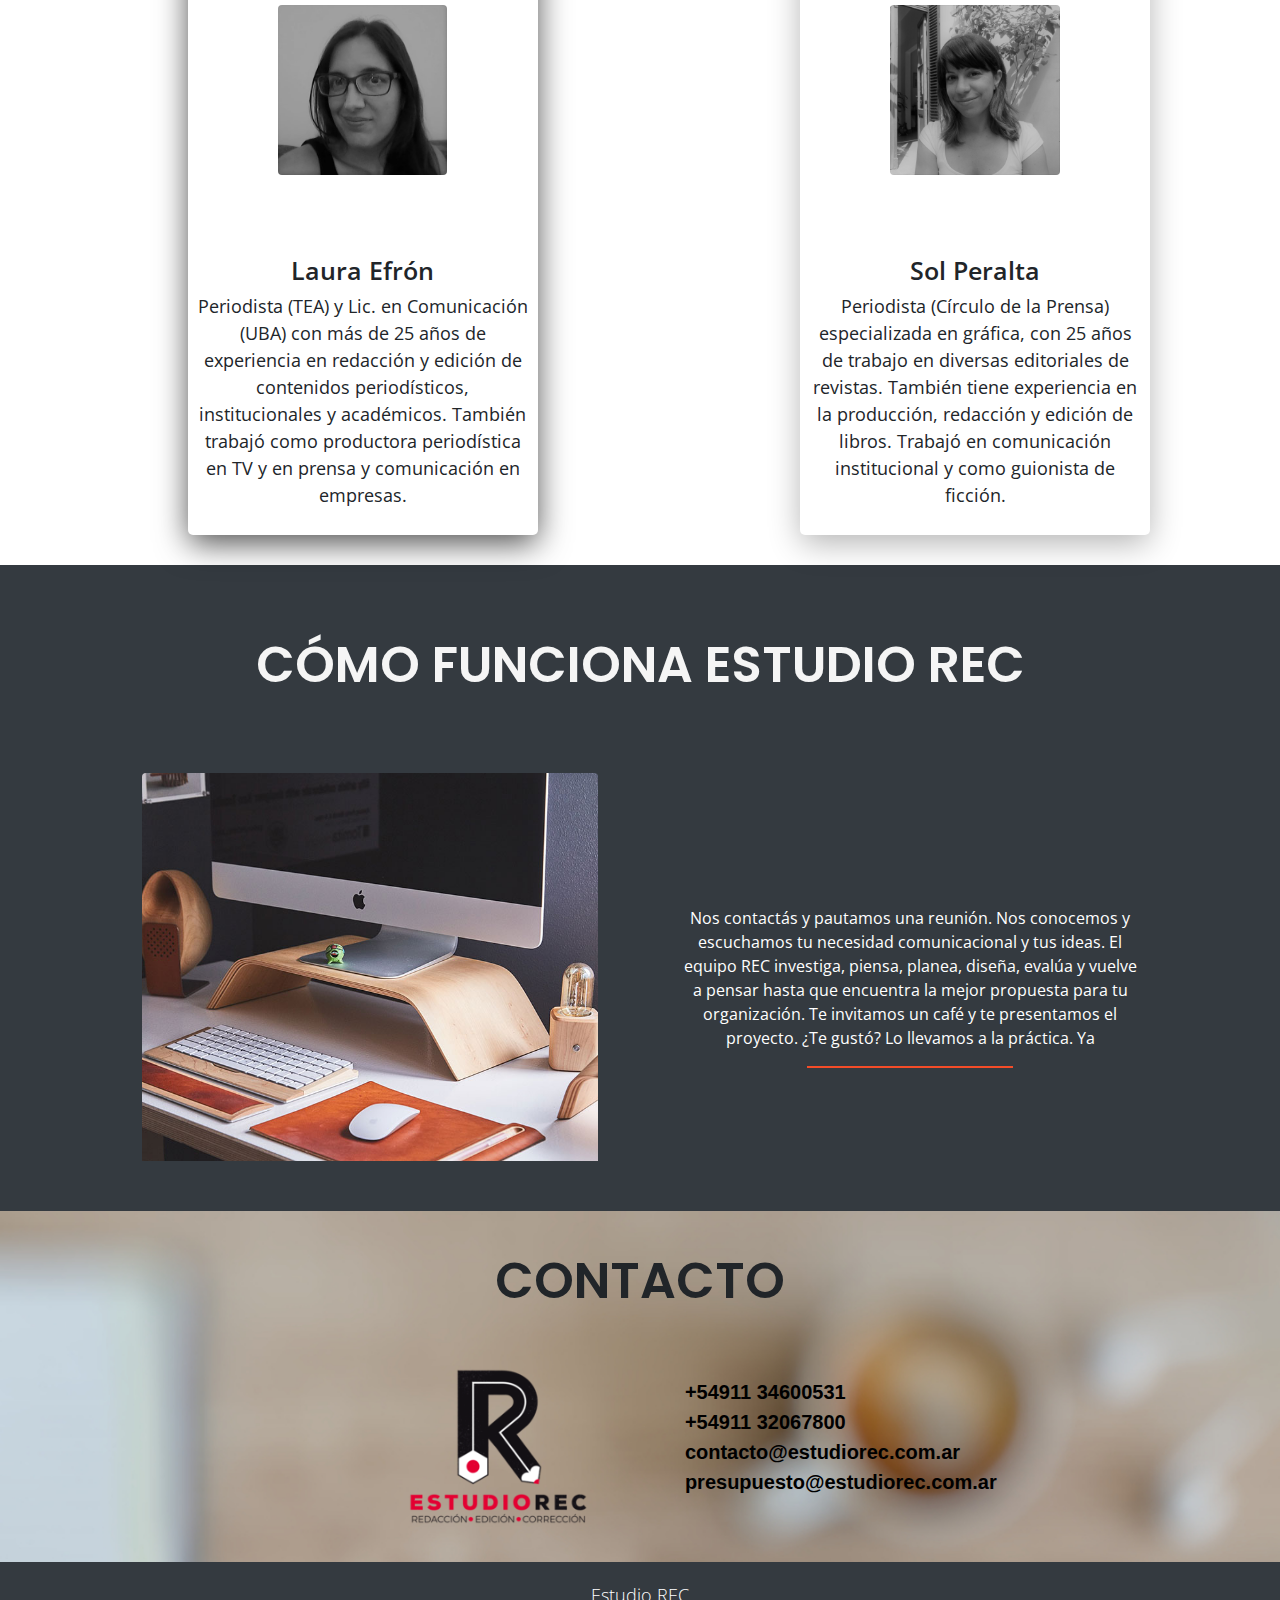
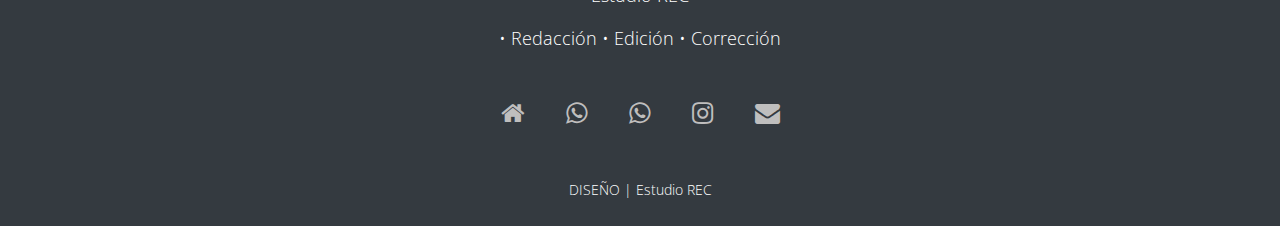
==== commit 1a19b096: "transiciones y grisados" ====
--- a/index.html
+++ b/index.html
@@ -50,7 +50,7 @@
                         <li class="nav-item"><a class="nav-link" href="#principal">INICIO </a></li>
                         <li class="nav-item"><a class="nav-link" href="#queHacemos">QUÉ HACEMOS </a></li>
                         <li class="nav-item"><a class="nav-link" href="#quienesSomos">QUIÉNES SOMOS </a></li>
-                        <li class="nav-item active"> <a class="nav-link" href="./portfolio/portfolio.html"
+                        <li class="nav-item active"> <a class="nav-link" href="./portfolio.html"
                                 target="_blank">PORTFOLIO</a> </li>
                         <li class="nav-item"><a class="nav-link" href="#clientes">CLIENTES </a></li>
                         <li class="nav-item"><a class="nav-link" href="#contacto">CONTACTO </a></li>
@@ -99,7 +99,7 @@
                     <li>Traducciones</li>
                     <li>Producción periodística para documentales</li>
                     <br>
-                    <span><a href="./portfolio/portfolio.html" target="_blank">Portfolio</a></span>
+                    <span><a href="./portfolio.html" target="_blank">Portfolio</a></span>
                 </ul>
             </div>
         </article>
--- a/css/estilos.css
+++ b/css/estilos.css
@@ -65,10 +65,14 @@
 .clientes .clientes1 .cliente {
   padding: 10px;
 }
-
-.cliente:hover {
-  transform: scale(1.2);
-  transition: 2s;
+.clientes .clientes1 img {
+  filter: grayscale(0.8);
+}
+
+.cliente img:hover {
+  filter: grayscale(0);
+  transform: scale(1.05);
+  transition: 0.5s ease-in-out;
 }
 
 .quienesSomos {
@@ -219,15 +223,7 @@
 }
 
 /*efecto borde*/
-/* .prueba:hover {
-  border-style: solid;
-  border-color: #bfbebe;
-  border-radius: 5px;
-  border-width: 2px;
-  transition: .8s;
-
-}
- */
+/*loading index*/
 .loading {
   height: 2px;
   background-color: #f44c28;
@@ -281,18 +277,36 @@
   font-family: "Poppins", sans-serif;
 }
 
+/*loading Portfolio*/
 .portfolioLoading {
   height: 2px;
   background-color: #f44c28;
 }
 
+@-webkit-keyframes movingLeftP {
+  from {
+    width: 0px;
+  }
+  to {
+    width: 100%;
+  }
+}
+
+@keyframes movingLeftP {
+  from {
+    width: 0px;
+  }
+  to {
+    width: 100%;
+  }
+}
 .portfolioLoading {
-  -webkit-animation-name: movingLeft;
-          animation-name: movingLeft;
+  -webkit-animation-name: movingLeftP;
+          animation-name: movingLeftP;
   -webkit-animation-duration: 10s;
           animation-duration: 10s;
-  -webkit-animation-iteration-count: 3;
-          animation-iteration-count: 3;
+  -webkit-animation-iteration-count: 1;
+          animation-iteration-count: 1;
   -webkit-animation-timing-function: linear;
           animation-timing-function: linear;
   -webkit-animation-direction: alternate;
